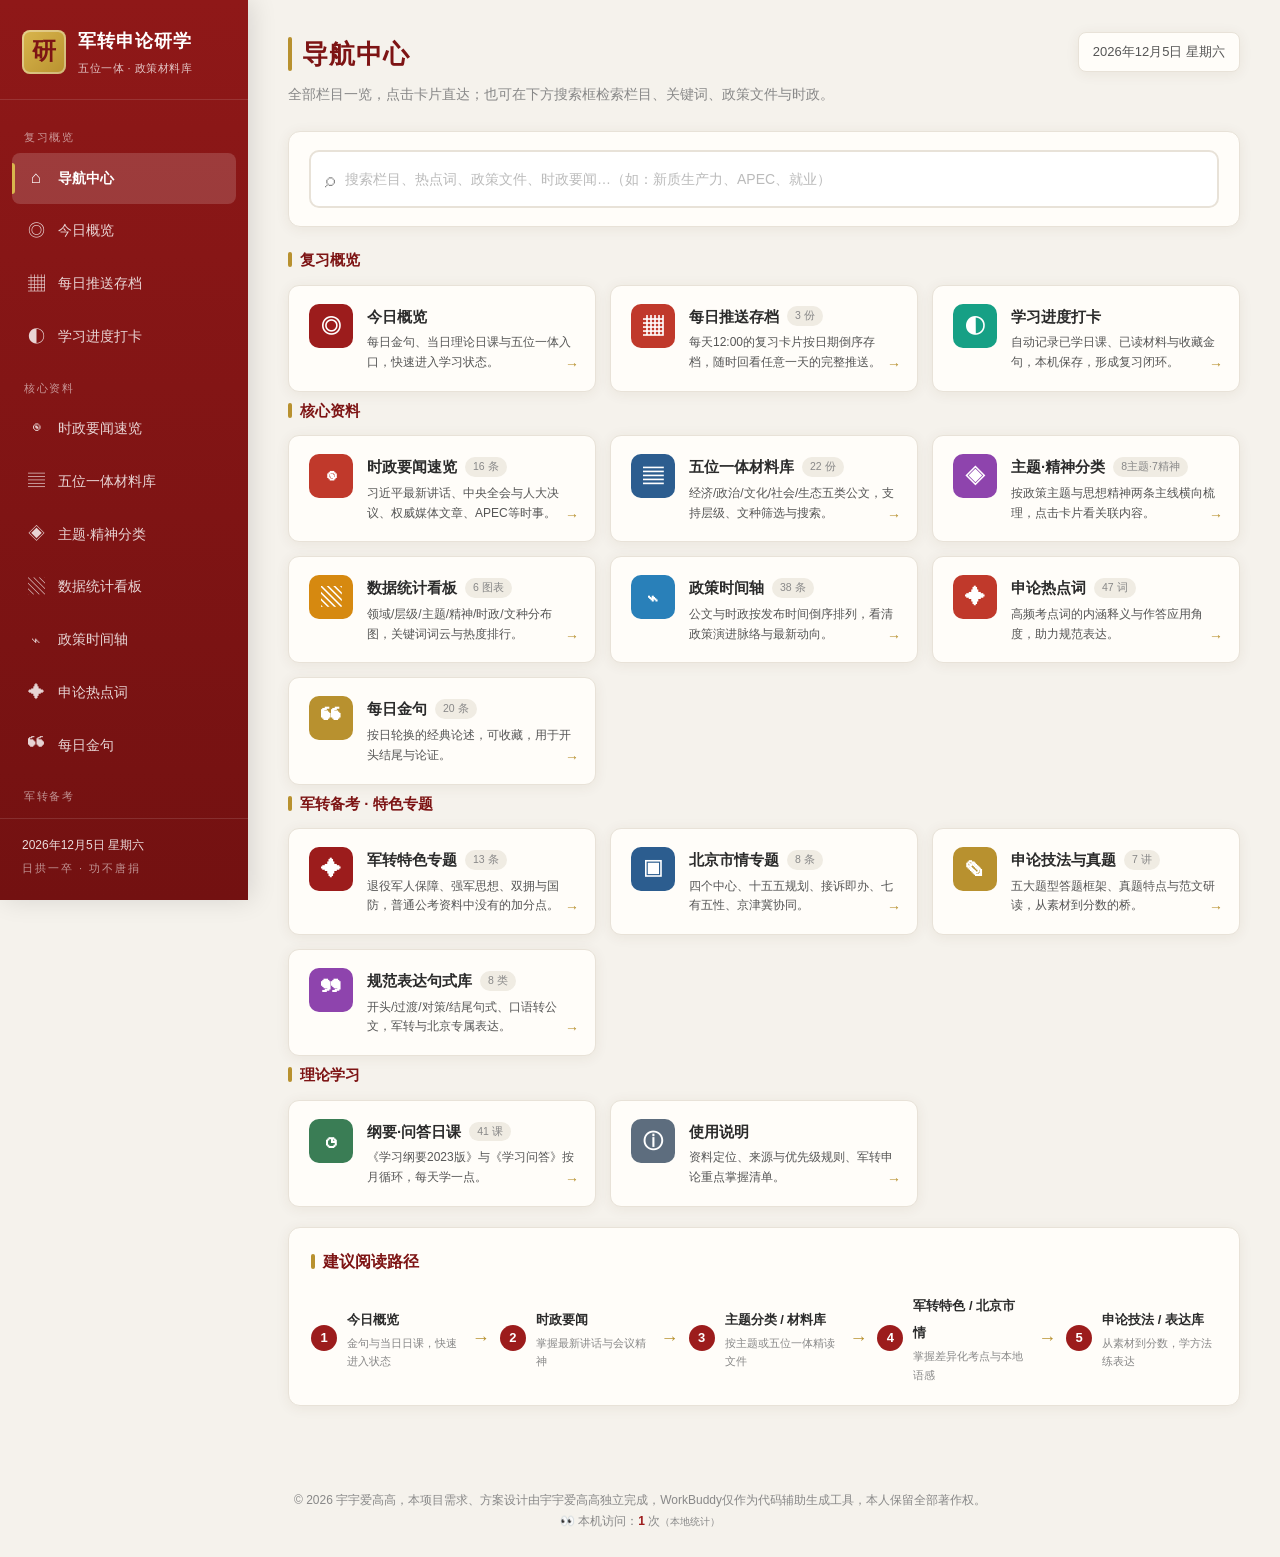
==== index.html @ 4954077d "部署军转申论网站 2026-11-20" ====
<!DOCTYPE html>
<!-- 作者：宇宇爱高高，创建时间：2026-11-19，自主设计，AI辅助编码 -->
<html lang="zh-CN">
<head>
<meta charset="UTF-8">
<meta name="viewport" content="width=device-width, initial-scale=1.0">
<meta name="author" content="宇宇爱高高">
<meta name="copyright" content="© 2026 宇宇爱高高">
<meta name="generator" content="WorkBuddy，需求与设计由宇宇爱高高完成">
<title>军转申论研学 · 五位一体政策材料库</title>
<link rel="stylesheet" href="style.css">
</head>
<body>
<div class="app">

  <!-- ============ 侧边栏 ============ -->
  <aside class="sidebar" id="sidebar">
    <div class="brand">
      <div class="brand-emblem">研</div>
      <div class="brand-text">
        <h1>军转申论研学</h1>
        <p>五位一体 · 政策材料库</p>
      </div>
      <button class="nav-close" id="navClose" aria-label="关闭导航">✕</button>
    </div>

    <nav class="nav">
      <div class="nav-group-label">复习概览</div>
      <a class="nav-item active" data-view="nav">
        <span class="nav-icon">⌂</span><span>导航中心</span>
      </a>
      <a class="nav-item" data-view="home">
        <span class="nav-icon">◎</span><span>今日概览</span>
      </a>
      <a class="nav-item" data-view="push">
        <span class="nav-icon">▦</span><span>每日推送存档</span>
      </a>
      <a class="nav-item" data-view="progress">
        <span class="nav-icon">◐</span><span>学习进度打卡</span>
      </a>

      <div class="nav-group-label">核心资料</div>
      <a class="nav-item" data-view="affairs">
        <span class="nav-icon">◉</span><span>时政要闻速览</span>
      </a>
      <a class="nav-item" data-view="library">
        <span class="nav-icon">▤</span><span>五位一体材料库</span>
      </a>
      <a class="nav-item" data-view="topics">
        <span class="nav-icon">◈</span><span>主题·精神分类</span>
      </a>
      <a class="nav-item" data-view="stats">
        <span class="nav-icon">▧</span><span>数据统计看板</span>
      </a>
      <a class="nav-item" data-view="timeline">
        <span class="nav-icon">⌁</span><span>政策时间轴</span>
      </a>
      <a class="nav-item" data-view="hotwords">
        <span class="nav-icon">✦</span><span>申论热点词</span>
      </a>
      <a class="nav-item" data-view="quotes">
        <span class="nav-icon">❝</span><span>每日金句</span>
      </a>

      <div class="nav-group-label">军转备考</div>
      <a class="nav-item" data-view="mil">
        <span class="nav-icon">✦</span><span>军转特色专题</span>
      </a>
      <a class="nav-item" data-view="bj">
        <span class="nav-icon">▣</span><span>北京市情专题</span>
      </a>
      <a class="nav-item" data-view="skills">
        <span class="nav-icon">✎</span><span>申论技法与真题</span>
      </a>
      <a class="nav-item" data-view="express">
        <span class="nav-icon">❞</span><span>规范表达句式库</span>
      </a>

      <div class="nav-group-label">理论学习</div>
      <a class="nav-item" data-view="study">
        <span class="nav-icon">◷</span><span>纲要·问答 日课</span>
      </a>
      <a class="nav-item" data-view="about">
        <span class="nav-icon">ⓘ</span><span>使用说明</span>
      </a>
    </nav>

    <div class="sidebar-foot">
      <div class="side-date" id="sideDate"></div>
      <div class="side-tip">日拱一卒 · 功不唐捐</div>
    </div>
  </aside>

  <!-- ============ 移动端顶栏 ============ -->
  <header class="mobile-topbar">
    <div class="brand-emblem small">研</div>
    <div class="mt-title" id="mtTitle">军转申论研学</div>
    <button class="menu-btn" id="menuBtn" aria-label="打开导航菜单">☰</button>
  </header>

  <!-- ============ 主内容 ============ -->
  <main class="main">

    <!-- 返回上层面包屑（导航中心页自动隐藏） -->
    <div class="crumb-bar" id="crumbBar">
      <button class="crumb-back" id="crumbBack" title="返回导航中心">← 返回导航中心</button>
      <span class="crumb-sep">/</span>
      <span class="crumb-current" id="crumbCurrent">当前栏目</span>
    </div>

    <!-- ---------- 导航中心 ---------- -->
    <section class="view active" id="view-nav">
      <div class="page-head">
        <div>
          <h2 class="page-title">导航中心</h2>
          <p class="page-sub">全部栏目一览，点击卡片直达；也可在下方搜索框检索栏目、关键词、政策文件与时政。</p>
        </div>
        <div class="date-chip" id="navDateChip"></div>
      </div>

      <!-- 全站搜索 -->
      <div class="panel nav-search-panel">
        <div class="nav-search-box">
          <span class="ns-ico">⌕</span>
          <input type="text" id="globalSearch" placeholder="搜索栏目、热点词、政策文件、时政要闻…（如：新质生产力、APEC、就业）" autocomplete="off">
          <button class="ns-clear" id="nsClear" title="清空">✕</button>
        </div>
        <div class="nav-search-results" id="globalSearchResults"></div>
      </div>

      <!-- 栏目导航 -->
      <div class="nav-group-block">
        <div class="ngb-hd"><h3>复习概览</h3></div>
        <div class="nav-card-grid" id="navGroup1"></div>
      </div>
      <div class="nav-group-block mt">
        <div class="ngb-hd"><h3>核心资料</h3></div>
        <div class="nav-card-grid" id="navGroup2"></div>
      </div>
      <div class="nav-group-block mt">
        <div class="ngb-hd"><h3>军转备考 · 特色专题</h3></div>
        <div class="nav-card-grid" id="navGroup4"></div>
      </div>
      <div class="nav-group-block mt">
        <div class="ngb-hd"><h3>理论学习</h3></div>
        <div class="nav-card-grid" id="navGroup3"></div>
      </div>

      <div class="panel mt nav-guide">
        <div class="panel-head"><h3>建议阅读路径</h3></div>
        <div class="guide-flow">
          <div class="guide-step"><span class="gs-num">1</span><div><b>今日概览</b><p>金句与当日日课，快速进入状态</p></div></div>
          <span class="guide-arrow">→</span>
          <div class="guide-step"><span class="gs-num">2</span><div><b>时政要闻</b><p>掌握最新讲话与会议精神</p></div></div>
          <span class="guide-arrow">→</span>
          <div class="guide-step"><span class="gs-num">3</span><div><b>主题分类 / 材料库</b><p>按主题或五位一体精读文件</p></div></div>
          <span class="guide-arrow">→</span>
          <div class="guide-step"><span class="gs-num">4</span><div><b>军转特色 / 北京市情</b><p>掌握差异化考点与本地语感</p></div></div>
          <span class="guide-arrow">→</span>
          <div class="guide-step"><span class="gs-num">5</span><div><b>申论技法 / 表达库</b><p>从素材到分数，学方法练表达</p></div></div>
        </div>
      </div>
    </section>

    <!-- ---------- 今日概览 ---------- -->
    <section class="view" id="view-home">
      <div class="page-head">
        <div>
          <h2 class="page-title">今日概览</h2>
          <p class="page-sub" id="homeGreeting">欢迎回来，今天也离目标更近一步。</p>
        </div>
        <div class="date-chip" id="homeDateChip"></div>
      </div>

      <div class="stat-row">
        <div class="stat-card">
          <div class="stat-num" id="statMaterial">0</div>
          <div class="stat-label">在库政策文件</div>
        </div>
        <div class="stat-card">
          <div class="stat-num" id="statQuote">0</div>
          <div class="stat-label">金句储备</div>
        </div>
        <div class="stat-card">
          <div class="stat-num" id="statWord">0</div>
          <div class="stat-label">申论热点词</div>
        </div>
        <div class="stat-card accent">
          <div class="stat-num" id="statDay">0</div>
          <div class="stat-label">本月已坚持(天)</div>
        </div>
      </div>

      <div class="home-grid">
        <!-- 今日金句 -->
        <div class="panel quote-hero">
          <div class="panel-head">
            <h3>今日金句</h3>
            <button class="text-btn" id="homeQuoteRefresh">换一条 ↻</button>
          </div>
          <div class="quote-mark">“</div>
          <blockquote class="quote-text" id="homeQuoteText"></blockquote>
          <div class="quote-source" id="homeQuoteSource"></div>
          <div class="quote-use" id="homeQuoteUse"></div>
        </div>

        <!-- 今日学习任务 -->
        <div class="panel">
          <div class="panel-head">
            <h3>今日理论日课</h3>
            <a class="text-btn" data-goto="study">查看全部 →</a>
          </div>
          <div class="daily-mini">
            <div class="dm-tag">纲要 2023版</div>
            <div class="dm-title" id="homeOutlineTitle"></div>
            <div class="dm-desc" id="homeOutlineDesc"></div>
          </div>
          <div class="daily-mini">
            <div class="dm-tag blue">学习问答</div>
            <div class="dm-title" id="homeQATitle"></div>
            <div class="dm-desc" id="homeQADesc"></div>
          </div>
          <button class="btn-primary full" data-goto="study">开始今日学习</button>
        </div>
      </div>

      <!-- 时政速览 -->
      <div class="panel mt">
        <div class="panel-head">
          <h3>时政要闻速览</h3>
          <a class="text-btn" data-goto="affairs">查看全部 →</a>
        </div>
        <div class="affairs-mini-list" id="homeAffairs"></div>
      </div>

      <!-- 五位一体概览 -->
      <div class="panel mt">
        <div class="panel-head">
          <h3>五位一体总体布局</h3>
          <a class="text-btn" data-goto="library">进入材料库 →</a>
        </div>
        <div class="five-grid" id="fiveOverview"></div>
      </div>
    </section>

    <!-- ---------- 每日推送存档 ---------- -->
    <section class="view" id="view-push">
      <div class="page-head">
        <div>
          <h2 class="page-title">每日推送存档</h2>
          <p class="page-sub">每天中午 12:00 自动生成的复习卡片，按日期倒序存档。点击即可查看当天完整推送（金句、日课、时政、全量公文、热点词）。</p>
        </div>
      </div>

      <div class="notice-bar">
        <span class="notice-ico">i</span>
        <span>存档<b>每日自动累积</b>，打开当天推送即回到那一日的复习内容；金句与日课按日期轮换，可回顾任意历史日期。每份推送<b>无需单独保存</b>，点开链接即可阅读。</span>
      </div>

      <div class="result-meta" id="pushMeta"></div>
      <div class="push-archive-list" id="pushArchiveList"></div>
    </section>

    <!-- ---------- 时政要闻 ---------- -->
    <section class="view" id="view-affairs">
      <div class="page-head">
        <div>
          <h2 class="page-title">时政要闻速览</h2>
          <p class="page-sub">习近平最新讲话、中央全会与全国人大会议决议、《求是》等权威媒体文章、APEC等国内时事，按时间与层级梳理。</p>
        </div>
      </div>

      <div class="notice-bar">
        <span class="notice-ico">i</span>
        <span>本栏目补充<b>公文之外</b>的最新时政：最新讲话与会议决议为最高优先级；<b>《求是》、人民日报、青年网</b>等权威媒体文章用作话题与思想归纳；<b>APEC</b> 等重大时事作为时代背景。每条均附原文链接。</span>
      </div>

      <div class="word-filter" id="affairsFilter"></div>
      <div class="result-meta" id="affairsMeta"></div>
      <div class="affairs-list" id="affairsList"></div>
    </section>

    <!-- ---------- 材料库 ---------- -->
    <section class="view" id="view-library">
      <div class="page-head">
        <div>
          <h2 class="page-title">五位一体材料库</h2>
          <p class="page-sub">全部为2026年6月以后中央及省级以上政府官网公文；按层级自动标记优先级，最上级文件优先呈现。</p>
        </div>
      </div>

      <div class="notice-bar">
        <span class="notice-ico">i</span>
        <span>优先级规则：<b>中共中央/国务院（一级）</b> &gt; 中央部委（二级） &gt; 省级政府（三级） &gt; 权威媒体话题（参考）。经济、社会领域全量推送，其余领域以中央发布为主。</span>
      </div>

      <!-- 领域标签 -->
      <div class="domain-tabs" id="domainTabs"></div>

      <!-- 筛选栏 -->
      <div class="filter-bar">
        <div class="search-box">
          <span>⌕</span>
          <input type="text" id="searchInput" placeholder="搜索标题、发文机关、关键词…">
        </div>
        <select id="levelFilter" aria-label="来源层级">
          <option value="all">全部层级</option>
          <option value="1">中央（中共中央/国务院）</option>
          <option value="2">中央部委</option>
          <option value="3">省级政府</option>
          <option value="4">权威媒体话题</option>
        </select>
        <select id="typeFilter" aria-label="公文类型">
          <option value="all">全部文种</option>
          <option value="意见">意见</option>
          <option value="指导意见">指导意见</option>
          <option value="通知">通知</option>
          <option value="办法">办法</option>
          <option value="条例">条例</option>
          <option value="批复">批复</option>
          <option value="方案">方案</option>
          <option value="决定">决定</option>
          <option value="规划纲要">规划纲要</option>
          <option value="实施意见">实施意见</option>
        </select>
        <label class="sort-toggle">
          <input type="checkbox" id="prioritySort" checked>
          <span>按优先级排序</span>
        </label>
      </div>

      <div class="result-meta" id="resultMeta"></div>
      <div class="material-list" id="materialList"></div>
    </section>

    <!-- ---------- 主题·精神分类 ---------- -->
    <section class="view" id="view-topics">
      <div class="page-head">
        <div>
          <h2 class="page-title">主题 · 精神分类</h2>
          <p class="page-sub">跳出五位一体，按政策主题与思想精神两条主线重新梳理材料与时政，点击卡片查看对应内容。</p>
        </div>
      </div>

      <div class="notice-bar">
        <span class="notice-ico">i</span>
        <span><b>主题</b>是横向政策议题（如科技创新、民生保障），可跨经济/社会等领域；<b>精神</b>是贯穿其中的立场与方法（人民至上、守正创新、系统观念、问题导向、法治思维、胸怀天下、敢于斗争）。一份材料可兼具多个标签。</span>
      </div>

      <div class="topic-block">
        <div class="topic-block-hd"><h3>按政策主题</h3><span class="muted">点击查看该主题下的材料与时政</span></div>
        <div class="theme-grid" id="themeGrid"></div>
      </div>

      <div class="topic-block mt">
        <div class="topic-block-hd"><h3>按思想精神</h3><span class="muted">习近平新时代中国特色社会主义思想的立场观点方法</span></div>
        <div class="spirit-grid" id="spiritGrid"></div>
      </div>

      <div class="panel mt" id="topicDetailPanel" style="display:none">
        <div class="panel-head">
          <h3 id="topicDetailTitle">分类详情</h3>
          <button class="text-btn" id="topicDetailClose">收起 ✕</button>
        </div>
        <div class="topic-detail-list" id="topicDetailList"></div>
      </div>
    </section>

    <!-- ---------- 数据统计看板 ---------- -->
    <section class="view" id="view-stats">
      <div class="page-head">
        <div>
          <h2 class="page-title">数据统计看板</h2>
          <p class="page-sub">用图表直观掌握材料结构、时政分布与关键词热度，辅助把握复习重点。</p>
        </div>
      </div>

      <div class="stat-cards" id="statCards"></div>

      <div class="chart-grid">
        <div class="panel chart-panel">
          <div class="panel-head"><h3>五位一体 · 材料分布</h3></div>
          <div id="chartDomain" class="chart-box"></div>
        </div>
        <div class="panel chart-panel">
          <div class="panel-head"><h3>来源层级 · 优先级结构</h3></div>
          <div id="chartLevel" class="chart-box"></div>
        </div>
        <div class="panel chart-panel">
          <div class="panel-head"><h3>政策主题 · 覆盖热度</h3></div>
          <div id="chartTheme" class="chart-box"></div>
        </div>
        <div class="panel chart-panel">
          <div class="panel-head"><h3>思想精神 · 出现频次</h3></div>
          <div id="chartSpirit" class="chart-box"></div>
        </div>
        <div class="panel chart-panel">
          <div class="panel-head"><h3>时政要闻 · 分类占比</h3></div>
          <div id="chartAffair" class="chart-box"></div>
        </div>
        <div class="panel chart-panel">
          <div class="panel-head"><h3>文种结构 · 公文类型</h3></div>
          <div id="chartType" class="chart-box"></div>
        </div>
      </div>

      <div class="panel mt">
        <div class="panel-head"><h3>关键词热度词云</h3><span class="muted">字号越大表示该词在备考中的权重越高</span></div>
        <div id="wordCloud" class="word-cloud"></div>
      </div>

      <div class="panel mt">
        <div class="panel-head"><h3>高频关键词排行 TOP 15</h3></div>
        <div id="wordRank" class="word-rank"></div>
      </div>
    </section>

    <!-- ---------- 热点词 ---------- -->
    <section class="view" id="view-hotwords">
      <div class="page-head">
        <div>
          <h2 class="page-title">申论热点词</h2>
          <p class="page-sub">共 <b id="wordTotalCount">—</b> 个高频考点词汇，含内涵释义与作答应用角度，助力规范表达；热度权重见"数据统计看板"。</p>
        </div>
      </div>
      <div class="word-filter" id="wordFilter"></div>
      <div class="word-grid" id="wordGrid"></div>
    </section>

    <!-- ---------- 每日金句 ---------- -->
    <section class="view" id="view-quotes">
      <div class="page-head">
        <div>
          <h2 class="page-title">每日金句</h2>
          <p class="page-sub">按日轮换的经典论述，可标注收藏，作为申论开头结尾与论证素材。</p>
        </div>
        <button class="btn-primary" id="quoteRefresh">换一条 ↻</button>
      </div>
      <div class="quote-display panel">
        <div class="quote-mark big">“</div>
        <blockquote id="bigQuoteText"></blockquote>
        <div class="quote-source" id="bigQuoteSource"></div>
        <div class="quote-use" id="bigQuoteUse"></div>
        <button class="btn-ghost" id="favQuote">☆ 收藏本句</button>
      </div>
      <div class="panel mt">
        <div class="panel-head">
          <h3>金句库</h3>
          <span class="muted" id="favCount"></span>
        </div>
        <div class="quote-library" id="quoteLibrary"></div>
      </div>
    </section>

    <!-- ---------- 理论学习日课 ---------- -->
    <section class="view" id="view-study">
      <div class="page-head">
        <div>
          <h2 class="page-title">纲要 · 问答 日课</h2>
          <p class="page-sub">《习近平新时代中国特色社会主义思想学习纲要（2023年版）》与《学习问答》按月循环、每天学一点。</p>
        </div>
        <div class="study-switch" id="studySwitch">
          <button class="sw-btn active" data-tab="outline">学习纲要 2023版</button>
          <button class="sw-btn" data-tab="qa">学习问答</button>
        </div>
      </div>

      <div class="study-layout">
        <div class="panel study-content">
          <div class="study-day-bar">
            <div>
              <span class="sd-label">本月第</span>
              <span class="sd-num" id="studyDayNum">1</span>
              <span class="sd-label">天 / 每月循环</span>
            </div>
            <div class="study-nav">
              <button class="circle-btn" id="prevDay">‹</button>
              <button class="circle-btn" id="nextDay">›</button>
            </div>
          </div>
          <div class="study-card">
            <div class="study-badge" id="studyBadge">第一章</div>
            <h3 id="studyTitle"></h3>
            <div class="study-body" id="studyBody"></div>
            <div class="study-points" id="studyPoints"></div>
            <button class="study-done-btn" id="studyDoneBtn">○ 标记本课已学</button>
          </div>
        </div>

        <div class="panel calendar-panel">
          <div class="panel-head"><h3 id="calTitle">本月学习日历</h3></div>
          <div class="calendar" id="calendar"></div>
          <div class="cal-legend">
            <span><i class="dot done"></i>已学</span>
            <span><i class="dot today"></i>今日</span>
            <span><i class="dot future"></i>未学</span>
          </div>
          <p class="cal-note">提示：点击日历中的日期可切换查看当日学习内容。</p>
        </div>
      </div>
    </section>

    <!-- ---------- 军转特色专题 ---------- -->
    <section class="view" id="view-mil">
      <div class="page-head">
        <div>
          <h2 class="page-title">军转特色专题</h2>
          <p class="page-sub">军转申论差异化考点：退役军人保障、强军思想、双拥与国防，普通公考资料中没有的加分内容。</p>
        </div>
      </div>
      <div class="panel"><div class="special-intro">本专题聚焦军人身份、安置政策与国防军队主题。军转申论材料若涉及军人、安置、国防，这些是拉开差距的关键，请重点掌握 <b>退役军人安置条例</b> 与 <b>强军思想"十个明确"</b>。</div></div>
      <div class="panel mt" id="milList"></div>
    </section>

    <!-- ---------- 北京市情专题 ---------- -->
    <section class="view" id="view-bj">
      <div class="page-head">
        <div>
          <h2 class="page-title">北京市情专题</h2>
          <p class="page-sub">首都"四个中心"、京津冀协同、接诉即办、"七有五性"——北京军转申论的地域底色。</p>
        </div>
      </div>
      <div class="panel"><div class="special-intro">北京考试地域性强，用本地案例与规范表达作答能显著提升辨识度。核心记忆点：<b>四个中心、四个服务、都产人城安全、接诉即办、七有五性、绣花功夫</b>。</div></div>
      <div class="panel mt" id="bjList"></div>
    </section>

    <!-- ---------- 申论技法与真题 ---------- -->
    <section class="view" id="view-skills">
      <div class="page-head">
        <div>
          <h2 class="page-title">申论技法与真题</h2>
          <p class="page-sub">五大题型答题框架 ＋ 真题特点与范文研读，把素材转化为分数的桥。</p>
        </div>
      </div>
      <div class="panel"><div class="special-intro">资料库解决了"写什么"，本栏目解决"怎么写"。建议按题型逐个掌握框架，再用范文拆解练习迁移。示例题例依据公开考情整理，为仿真题例而非历年原题。</div></div>
      <div class="panel mt" id="skillsList"></div>
    </section>

    <!-- ---------- 规范表达句式库 ---------- -->
    <section class="view" id="view-express">
      <div class="page-head">
        <div>
          <h2 class="page-title">规范表达句式库</h2>
          <p class="page-sub">开头、过渡、对策、结尾的规范句式，口语转公文表达，以及军转与北京专属表达。</p>
        </div>
      </div>
      <div class="panel"><div class="special-intro">申论语言的核心是<b>去口语化、用规范词</b>。本栏目按场景分类，可直接套用的句式与替换词，建议结合金句与热点词一起记忆。</div></div>
      <div class="panel mt" id="expressList"></div>
    </section>

    <!-- ---------- 政策时间轴 ---------- -->
    <section class="view" id="view-timeline">
      <div class="page-head">
        <div>
          <h2 class="page-title">政策时间轴</h2>
          <p class="page-sub">公文与时政按发布时间倒序排列，看清政策演进脉络与最新动向。</p>
        </div>
      </div>
      <div class="panel"><div class="special-intro">时间轴将 <b>20份公文</b> 与 <b>16条时政</b> 合并按日期排列。越靠上越新，便于把握"最新精神"与政策延续性。</div></div>
      <div class="panel mt" id="timelineList"></div>
    </section>

    <!-- ---------- 学习进度打卡 ---------- -->
    <section class="view" id="view-progress">
      <div class="page-head">
        <div>
          <h2 class="page-title">学习进度打卡</h2>
          <p class="page-sub">已学日课、已读材料、收藏金句自动记录，形成复习闭环。</p>
        </div>
      </div>
      <div class="panel"><div class="special-intro">进度保存在本机浏览器中（localStorage），刷新或离线打开都不丢失。在日课、材料、金句页面点击"已学/标记已读/收藏"，进度会自动同步到这里。</div></div>
      <div class="panel mt" id="progressPanel"></div>
    </section>

    <!-- ---------- 使用说明 ---------- -->
    <section class="view" id="view-about">
      <div class="page-head">
        <div>
          <h2 class="page-title">使用说明</h2>
          <p class="page-sub">关于本资料库的定位、来源与使用方法。</p>
        </div>
      </div>
      <div class="panel about-panel">
        <h3>一、资料定位</h3>
        <p>本网页面向北京军转干部申论考核复习，围绕"五位一体"总体布局整理政策材料与理论学习内容，辅助理解政策精神、积累规范表达、提升作答能力。</p>

        <h3>二、材料来源与优先级</h3>
        <p>政策材料取自<b>中国政府网（www.gov.cn）</b>、教育部等中央及省级以上政府官方网站，全部为<b>2026年6月以后</b>发布的公文，文种含<b>意见、指导意见、通知、办法、条例、批复、方案</b>等；热点词由本批公文归纳而来。非公文类的《求是》、旗帜网等权威媒体文章仅作话题与金句参考，不计入公文。系统按来源层级标注优先级，<b>最上级文件为最优先</b>，每份材料均附官方原文链接，建议结合原文深读。</p>

        <h3>三、栏目说明</h3>
        <ul>
          <li><b>今日概览</b>：每日金句、当日理论日课、时政速览与五位一体入口。</li>
          <li><b>时政要闻速览</b>：分"最新讲话 / 会议决议 / 权威媒体 / 时事热点"四类，收录习近平最新讲话、二十届四中/五中全会公报、十四届全国人大四次会议决议、《求是》文章，以及 APEC、进博会等重大时事。</li>
          <li><b>五位一体材料库</b>：按经济、政治、文化、社会、生态分类，支持按层级、文种筛选与关键词搜索；经济、社会领域全量推送。</li>
          <li><b>主题·精神分类</b>：按8类政策主题与7类思想精神横向梳理材料与时政，一份内容可多标签。</li>
          <li><b>数据统计看板</b>：材料领域/层级/文种、主题/精神覆盖、时政占比的图表，以及关键词词云与热度排行。</li>
          <li><b>申论热点词</b>：高频词汇的内涵与应用角度（含扩充词库，热度权重见统计看板）。</li>
          <li><b>每日金句</b>：按日轮换并可收藏的重要论述。</li>
          <li><b>政策时间轴</b>：公文与时政合并按日期倒序排列，看清政策演进与最新动向。</li>
          <li><b>学习进度打卡</b>：自动记录已学日课、已读材料与收藏金句，本机保存、形成闭环。</li>
          <li><b>军转特色专题</b>：退役军人保障法、安置条例、强军思想、双拥与国防——差异化加分点。</li>
          <li><b>北京市情专题</b>：四个中心、十五五规划、接诉即办、七有五性、京津冀协同——本地化语感。</li>
          <li><b>申论技法与真题</b>：五大题型答题框架、真题特点与范文研读。</li>
          <li><b>规范表达句式库</b>：开头/过渡/对策/结尾句式、口语转公文，及军转与北京专属表达。</li>
          <li><b>纲要·问答日课</b>：《学习纲要（2023年版）》《学习问答》以月为单位循环，每天学一点，配套学习日历。</li>
        </ul>

        <h3>四、军转申论建议重点掌握的"四梁八柱"</h3>
        <p>结合北京军转干部考核特点，建议优先吃透以下文件，做到"框架能背、金句能用、观点能引"：</p>
        <ul>
          <li><b>理论中枢</b>：习近平新时代中国特色社会主义思想（《学习纲要2023版》《学习问答》），党的二十大报告。</li>
          <li><b>规划纲领</b>：二十届四中全会《"十五五"规划建议》、十四届全国人大四次会议《"十五五"规划纲要》与《政府工作报告》决议。</li>
          <li><b>最新精神</b>：二十届五中全会公报及《全面从严治党决定》、中央经济工作会议精神、《求是》年度重点文章。</li>
          <li><b>五位一体专项</b>：新质生产力、科技创新与产业融合、就业优先、乡村全面振兴、美丽中国、民生保障等中央意见。</li>
          <li><b>军转特色</b>：国防和军队现代化、退役军人保障法、军民融合、双拥工作等（作答涉及身份与岗位时尤为加分）。</li>
          <li><b>时事热点</b>：APEC 深圳会议、进博会、"一带一路"、新质生产力、人工智能+、全国统一大市场等年度热词。</li>
        </ul>

        <h3>五、学习建议</h3>
        <p>建议每日先完成"理论日课"，再浏览当日金句与时政速览，结合热点词巩固表达，最后精读目标领域的中央文件要点。申论作答注重"政策语言 + 材料分析 + 结合实际"，本库内容可作为语言储备与观点支撑。</p>

        <div class="about-disclaimer">
          本资料为个人复习整理，内容依据公开权威来源归纳，如与原文表述有出入，以官方发布原文为准。
        </div>
      </div>
    </section>

  </main>
</div>

<!-- 移动端遮罩 -->
<div class="overlay" id="overlay"></div>

<!-- 返回顶部 -->
<button class="back-top" id="backTop" title="返回顶部" aria-label="返回顶部">↑</button>

<footer style="text-align:center;padding:24px 16px;font-size:12px;color:#888;line-height:1.8">© 2026 宇宇爱高高，本项目需求、方案设计由宇宇爱高高独立完成，WorkBuddy仅作为代码辅助生成工具，本人保留全部著作权。<br><span>👀 本机访问：<b id="hitCount" style="color:#9c1c1c">—</b> 次<span style="font-size:10px">（本地统计）</span></span></footer>

<script src="data.js"></script>
<script src="push_archive.js"></script>
<script src="app.js"></script>
</body>
</html>
---- style.css ----
/* ===== 基础变量 ===== */
:root{
  --red:#9c1c1c;
  --red-deep:#7d1414;
  --red-soft:#c0392b;
  --gold:#b8912f;
  --gold-soft:#d9b64d;
  --ink:#2b2b2b;
  --ink-2:#555;
  --ink-3:#888;
  --line:#e8e2d8;
  --bg:#f5f2ec;
  --card:#fffdf9;
  --blue:#2c5d8f;
  --green:#3a7d55;
  --shadow:0 2px 14px rgba(90,60,30,.07);
  --shadow-hover:0 8px 26px rgba(90,60,30,.13);
}
*{box-sizing:border-box;margin:0;padding:0}
html,body{height:100%}
body{
  font-family:"PingFang SC","Microsoft YaHei","Hiragino Sans GB","Noto Sans CJK SC",sans-serif;
  background:var(--bg);color:var(--ink);line-height:1.7;
  -webkit-font-smoothing:antialiased;
}
a{color:inherit;text-decoration:none;cursor:pointer}
button,input,select{font-family:inherit}
::-webkit-scrollbar{width:8px;height:8px}
::-webkit-scrollbar-thumb{background:#cfc7b8;border-radius:8px}
::-webkit-scrollbar-track{background:transparent}

.app{display:flex;min-height:100vh}

/* ===== 侧边栏 ===== */
.sidebar{
  width:248px;flex-shrink:0;background:linear-gradient(180deg,#8f1818 0%,#731111 100%);
  color:#fff;display:flex;flex-direction:column;position:sticky;top:0;height:100vh;
  box-shadow:4px 0 24px rgba(0,0,0,.12);z-index:30;
}
.brand{display:flex;align-items:center;gap:12px;padding:26px 22px 22px;border-bottom:1px solid rgba(255,255,255,.12)}
.brand-emblem{
  width:44px;height:44px;flex-shrink:0;border-radius:8px;
  background:linear-gradient(135deg,var(--gold-soft),var(--gold));
  color:#7d1414;font-size:24px;font-weight:800;
  display:flex;align-items:center;justify-content:center;
  box-shadow:inset 0 0 0 2px rgba(255,255,255,.35);
}
.brand-emblem.small{width:34px;height:34px;font-size:18px}
.brand-text h1{font-size:18px;letter-spacing:1px;font-weight:700}
.brand-text p{font-size:11px;opacity:.75;letter-spacing:.5px;margin-top:2px}
.nav-close{display:none;margin-left:auto;flex-shrink:0;width:34px;height:34px;border:none;border-radius:8px;background:rgba(255,255,255,.14);color:#fff;font-size:22px;line-height:1;cursor:pointer;align-items:center;justify-content:center}
.nav-close:active{background:rgba(255,255,255,.3)}
.nav{padding:14px 12px;flex:1;overflow-y:auto}
.nav-group-label{font-size:11px;opacity:.55;letter-spacing:1.5px;padding:14px 12px 6px}
.nav-item{
  display:flex;align-items:center;gap:12px;padding:11px 14px;border-radius:8px;
  font-size:14px;color:rgba(255,255,255,.82);margin-bottom:2px;transition:.18s;
}
.nav-item:hover{background:rgba(255,255,255,.1);color:#fff}
.nav-item.active{background:rgba(255,255,255,.16);color:#fff;font-weight:600;position:relative}
.nav-item.active::before{content:"";position:absolute;left:0;top:20%;height:60%;width:3px;background:var(--gold-soft);border-radius:0 3px 3px 0}
.nav-icon{font-size:17px;width:20px;text-align:center}
.sidebar-foot{padding:16px 22px 22px;border-top:1px solid rgba(255,255,255,.12);font-size:12px}
.side-date{opacity:.85;margin-bottom:4px}
.side-tip{font-size:11px;opacity:.55;letter-spacing:2px}

/* ===== 移动端顶栏 ===== */
.mobile-topbar{display:none}

/* ===== 主内容 ===== */
.main{flex:1;min-width:0;padding:32px 40px 60px;max-width:1500px;margin:0 auto;width:100%}
.view{display:none;animation:fade .3s ease}
.view.active{display:block}
@keyframes fade{from{opacity:0;transform:translateY(6px)}to{opacity:1;transform:none}}

.page-head{display:flex;align-items:flex-start;justify-content:space-between;gap:20px;margin-bottom:24px;flex-wrap:wrap}
.page-title{font-size:26px;color:var(--red-deep);font-weight:700;letter-spacing:1px;position:relative;padding-left:14px}
.page-title::before{content:"";position:absolute;left:0;top:5px;bottom:5px;width:4px;background:var(--gold);border-radius:2px}
.page-sub{color:var(--ink-3);font-size:13.5px;margin-top:8px;max-width:820px}
.date-chip{background:var(--card);border:1px solid var(--line);border-radius:8px;padding:8px 14px;font-size:13px;color:var(--ink-2);box-shadow:var(--shadow)}

/* ===== 统计卡 ===== */
.stat-row{display:grid;grid-template-columns:repeat(4,1fr);gap:16px;margin-bottom:20px}
.stat-card{background:var(--card);border:1px solid var(--line);border-radius:12px;padding:18px 20px;box-shadow:var(--shadow);position:relative;overflow:hidden}
.stat-card::after{content:"";position:absolute;right:-10px;top:-10px;width:60px;height:60px;border-radius:50%;background:rgba(156,28,28,.04)}
.stat-card.accent{background:linear-gradient(135deg,#9c1c1c,#7d1414);border-color:transparent;color:#fff}
.stat-card.accent::after{background:rgba(255,255,255,.08)}
.stat-num{font-size:30px;font-weight:800;color:var(--red-deep);line-height:1.2}
.stat-card.accent .stat-num{color:#fff}
.stat-label{font-size:12.5px;color:var(--ink-3);margin-top:4px}
.stat-card.accent .stat-label{color:rgba(255,255,255,.8)}

/* ===== 面板 ===== */
.panel{background:var(--card);border:1px solid var(--line);border-radius:12px;padding:22px 24px;box-shadow:var(--shadow)}
.panel.mt{margin-top:20px}
.panel-head{display:flex;align-items:center;justify-content:space-between;margin-bottom:16px}
.panel-head h3{font-size:16px;color:var(--red-deep);font-weight:700;display:flex;align-items:center;gap:8px}
.panel-head h3::before{content:"";width:4px;height:15px;background:var(--gold);border-radius:2px}
.text-btn{color:var(--red);font-size:13px;border:none;background:none;cursor:pointer}
.text-btn:hover{text-decoration:underline}
.muted{color:var(--ink-3);font-size:13px}

.home-grid{display:grid;grid-template-columns:1.1fr 1fr;gap:20px}

/* ===== 金句hero ===== */
.quote-hero{position:relative;background:linear-gradient(135deg,#fffdf9,#fbf6ea)}
.quote-mark{font-size:64px;color:var(--gold-soft);line-height:.6;font-family:Georgia,serif;opacity:.5}
.quote-mark.big{font-size:90px}
.quote-text{font-size:17px;line-height:2;color:var(--ink);font-weight:500;margin:6px 0 14px}
.quote-source{font-size:12.5px;color:var(--red);margin-top:6px;padding-left:12px;border-left:2px solid var(--gold)}
.quote-use{font-size:12px;color:var(--ink-3);margin-top:10px;background:#f6efe0;padding:8px 12px;border-radius:6px;display:inline-block}

/* 今日任务小卡 */
.daily-mini{border-bottom:1px dashed var(--line);padding:12px 0}
.daily-mini:last-of-type{border-bottom:none}
.dm-tag{display:inline-block;font-size:11px;color:#fff;background:var(--red);padding:2px 9px;border-radius:4px;margin-bottom:6px}
.dm-tag.blue{background:var(--blue)}
.dm-title{font-size:14.5px;font-weight:600;color:var(--ink)}
.dm-desc{font-size:12.5px;color:var(--ink-3);margin-top:3px;line-height:1.6}
.btn-primary{background:var(--red);color:#fff;border:none;border-radius:8px;padding:10px 18px;font-size:13.5px;cursor:pointer;transition:.18s;font-weight:600}
.btn-primary:hover{background:var(--red-deep)}
.btn-primary.full{width:100%;margin-top:10px}
.btn-ghost{background:none;border:1px solid var(--gold);color:var(--gold);border-radius:6px;padding:7px 14px;font-size:12.5px;cursor:pointer;margin-top:14px}
.btn-ghost:hover{background:#faf4e4}

/* ===== 五位一体概览 ===== */
.five-grid{display:grid;grid-template-columns:repeat(5,1fr);gap:14px}
.five-card{border:1px solid var(--line);border-radius:10px;padding:16px 14px;text-align:center;cursor:pointer;transition:.2s;background:#fff}
.five-card:hover{transform:translateY(-3px);box-shadow:var(--shadow-hover);border-color:var(--gold)}
.five-icon{width:42px;height:42px;border-radius:50%;margin:0 auto 10px;display:flex;align-items:center;justify-content:center;font-size:20px;color:#fff}
.five-name{font-size:14px;font-weight:700;color:var(--ink)}
.five-count{font-size:12px;color:var(--ink-3);margin-top:4px}

/* ===== 通知条 ===== */
.notice-bar{display:flex;align-items:flex-start;gap:10px;background:#fbf4e6;border:1px solid #ead9b4;border-radius:8px;padding:12px 16px;font-size:12.8px;color:#7a5c22;margin-bottom:18px;line-height:1.7}
.notice-bar b{color:var(--red-deep)}
.notice-ico{flex-shrink:0;width:18px;height:18px;border-radius:50%;background:var(--gold);color:#fff;font-size:12px;display:flex;align-items:center;justify-content:center;font-weight:700;font-style:italic}

/* ===== 领域标签 ===== */
.domain-tabs{display:flex;gap:8px;flex-wrap:wrap;margin-bottom:16px}
.domain-tab{padding:8px 16px;border-radius:20px;border:1px solid var(--line);background:#fff;font-size:13px;cursor:pointer;transition:.18s;color:var(--ink-2)}
.domain-tab:hover{border-color:var(--gold)}
.domain-tab.active{background:var(--red);color:#fff;border-color:var(--red);font-weight:600}

/* ===== 筛选栏 ===== */
.filter-bar{display:flex;gap:12px;flex-wrap:wrap;align-items:center;margin-bottom:14px}
.search-box{display:flex;align-items:center;gap:8px;background:#fff;border:1px solid var(--line);border-radius:8px;padding:0 12px;flex:1;min-width:220px}
.search-box span{color:var(--ink-3);font-size:18px}
.search-box input{border:none;outline:none;padding:10px 0;font-size:13.5px;width:100%;background:transparent}
.filter-bar select{border:1px solid var(--line);border-radius:8px;padding:10px 12px;font-size:13px;background:#fff;color:var(--ink-2);cursor:pointer;outline:none}
.sort-toggle{display:flex;align-items:center;gap:6px;font-size:13px;color:var(--ink-2);cursor:pointer;white-space:nowrap}
.sort-toggle input{accent-color:var(--red);cursor:pointer}
.result-meta{font-size:12.5px;color:var(--ink-3);margin-bottom:12px}

/* ===== 每日推送存档 ===== */
.push-archive-list{display:flex;flex-direction:column;gap:12px}
.push-card{display:flex;align-items:center;gap:18px;background:var(--card);border:1px solid var(--line);border-radius:11px;padding:16px 20px;box-shadow:var(--shadow);text-decoration:none;color:inherit;transition:.2s;border-left:4px solid var(--gold)}
.push-card:hover{box-shadow:var(--shadow-hover);transform:translateY(-2px);border-color:var(--gold)}
.push-card.is-today{border-left-color:var(--red);background:linear-gradient(90deg,#fff7f6,#fff 40%)}
.pa-date{flex:0 0 64px;text-align:center;border-right:1px solid var(--line);padding-right:14px}
.pa-day{font-size:30px;font-weight:800;line-height:1;color:var(--red-deep)}
.pa-ym{font-size:11px;color:var(--ink-3);margin-top:5px;letter-spacing:.5px}
.pa-body{flex:1;min-width:0}
.pa-title{font-size:15px;font-weight:700;color:var(--ink-1);display:flex;align-items:center;gap:8px;flex-wrap:wrap}
.pa-desc{font-size:12.5px;color:var(--ink-3);margin-top:6px}
.pa-new,.pa-today{font-size:10.5px;font-weight:700;color:#fff;background:var(--gold);border-radius:4px;padding:2px 7px;letter-spacing:.5px}
.pa-today{background:var(--red)}
.pa-open{flex:0 0 auto;font-size:13px;font-weight:700;color:var(--red-deep);white-space:nowrap}
@media(max-width:600px){
  .push-card{gap:12px;padding:14px}
  .pa-date{flex-basis:52px;padding-right:10px}
  .pa-day{font-size:24px}
  .pa-open{font-size:12px}
}

/* ===== 材料卡片 ===== */
.material-list{display:flex;flex-direction:column;gap:14px}
.material-card{background:var(--card);border:1px solid var(--line);border-radius:10px;padding:18px 20px;box-shadow:var(--shadow);transition:.18s;position:relative;border-left:4px solid var(--gold)}
.material-card:hover{box-shadow:var(--shadow-hover);transform:translateX(2px)}
.material-card.lv1{border-left-color:var(--red)}
.material-card.lv2{border-left-color:var(--blue)}
.material-card.lv3{border-left-color:var(--green)}
.material-card.lv4{border-left-color:var(--gold)}
.mc-top{display:flex;align-items:center;gap:8px;flex-wrap:wrap;margin-bottom:8px}
.mc-badge{font-size:11px;padding:2px 9px;border-radius:4px;font-weight:600;color:#fff}
.mc-badge.lv1{background:var(--red)}
.mc-badge.lv2{background:var(--blue)}
.mc-badge.lv3{background:var(--green)}
.mc-badge.lv4{background:var(--gold)}
.mc-domain{font-size:11px;padding:2px 9px;border-radius:4px;background:#f0ece3;color:#7a6a4f}
.mc-type{font-size:11px;padding:2px 9px;border-radius:4px;background:#eef2f7;color:var(--blue)}
.mc-date{font-size:11.5px;color:var(--ink-3);margin-left:auto}
.mc-title{font-size:16px;font-weight:700;color:var(--ink);line-height:1.5;margin-bottom:6px}
.mc-org{font-size:12.5px;color:var(--ink-3);margin-bottom:10px}
.mc-org b{color:var(--red);font-weight:600}
.mc-points{background:#faf8f3;border-radius:7px;padding:10px 14px;font-size:12.8px;color:var(--ink-2);line-height:1.8}
.mc-points-head{color:var(--red-deep);font-weight:700;margin-bottom:4px;font-size:12px}
.mc-points ul{margin:0;padding-left:18px}
.mc-points li{margin-bottom:2px}
.mc-use{font-size:12px;color:#7a5c22;background:#fbf4e6;border-radius:6px;padding:7px 12px;margin-top:10px}
.mc-use b{color:var(--red)}
.mc-link{display:inline-block;margin-top:12px;font-size:12.5px;color:var(--blue);border:1px solid #c9d6e4;border-radius:6px;padding:5px 12px;transition:.18s}
.mc-link:hover{background:var(--blue);color:#fff;border-color:var(--blue)}
.mc-link.disabled{color:var(--ink-3);border-color:var(--line);pointer-events:none;background:#f7f5f0}

/* ===== 热点词 ===== */
.word-filter{display:flex;gap:8px;flex-wrap:wrap;margin-bottom:18px}
.word-grid{display:grid;grid-template-columns:repeat(3,1fr);gap:16px}
.word-card{background:var(--card);border:1px solid var(--line);border-radius:10px;padding:18px 20px;box-shadow:var(--shadow);transition:.2s}
.word-card:hover{box-shadow:var(--shadow-hover);transform:translateY(-2px)}
.word-name{font-size:17px;font-weight:700;color:var(--red-deep);margin-bottom:4px;display:flex;align-items:center;justify-content:space-between}
.word-cat{font-size:10.5px;padding:2px 8px;border-radius:4px;background:#f0ece3;color:#7a6a4f;font-weight:500}
.word-def{font-size:13px;color:var(--ink-2);line-height:1.8;margin:10px 0}
.word-use{font-size:12px;color:#7a5c22;background:#fbf4e6;border-radius:6px;padding:8px 10px;line-height:1.7}
.word-use b{color:var(--red)}

/* ===== 金句 ===== */
.quote-display{text-align:center;padding:34px}
.quote-display blockquote{font-size:20px;line-height:2.1;color:var(--ink);font-weight:500;max-width:760px;margin:0 auto}
.quote-display .quote-source,.quote-display .quote-use{margin-left:auto;margin-right:auto;max-width:760px;text-align:left}
.study-switch{display:flex;gap:6px;background:#fff;border:1px solid var(--line);border-radius:8px;padding:4px}
.sw-btn{border:none;background:none;padding:8px 16px;border-radius:6px;font-size:13px;cursor:pointer;color:var(--ink-2)}
.sw-btn.active{background:var(--red);color:#fff;font-weight:600}
.quote-library{display:grid;grid-template-columns:repeat(2,1fr);gap:12px}
.ql-item{border:1px solid var(--line);border-radius:8px;padding:14px 16px;font-size:13px;line-height:1.8;position:relative;cursor:pointer;transition:.18s;background:#fff}
.ql-item:hover{border-color:var(--gold);background:#fffdf7}
.ql-item .ql-src{font-size:11.5px;color:var(--red);margin-top:6px}
.ql-item.fav{border-color:var(--gold);background:#fffaf0}
.ql-star{position:absolute;top:10px;right:12px;color:var(--gold);font-size:16px}

/* ===== 学习日课 ===== */
.study-layout{display:grid;grid-template-columns:1.4fr 1fr;gap:20px}
.study-day-bar{display:flex;align-items:center;justify-content:space-between;margin-bottom:16px;padding-bottom:14px;border-bottom:1px solid var(--line)}
.sd-label{font-size:13px;color:var(--ink-3)}
.sd-num{font-size:22px;font-weight:800;color:var(--red);margin:0 4px}
.study-nav{display:flex;gap:6px}
.circle-btn{width:32px;height:32px;border-radius:50%;border:1px solid var(--line);background:#fff;font-size:18px;cursor:pointer;color:var(--ink-2);line-height:1}
.circle-btn:hover{background:var(--red);color:#fff;border-color:var(--red)}
.study-card{background:linear-gradient(135deg,#fffdf9,#fbf6ea);border-radius:10px;padding:24px;border:1px solid var(--line)}
.study-badge{display:inline-block;font-size:11px;color:#fff;background:var(--red);padding:3px 11px;border-radius:4px;margin-bottom:12px}
.study-card h3{font-size:20px;color:var(--red-deep);margin-bottom:14px;line-height:1.5}
.study-body{font-size:14px;line-height:2;color:var(--ink-2)}
.study-points{margin-top:16px;background:#fff;border-radius:8px;padding:14px 16px;border:1px solid var(--line)}
.study-points-head{font-size:12.5px;color:var(--red-deep);font-weight:700;margin-bottom:8px}
.study-points ul{padding-left:18px;font-size:13px;line-height:1.9;color:var(--ink-2)}
.calendar{display:grid;grid-template-columns:repeat(7,1fr);gap:6px;margin-bottom:14px}
.cal-week{text-align:center;font-size:11px;color:var(--ink-3);padding:4px 0}
.cal-cell{aspect-ratio:1;display:flex;align-items:center;justify-content:center;border-radius:7px;font-size:12px;cursor:pointer;transition:.15s;border:1px solid transparent}
.cal-cell.empty{background:transparent;cursor:default}
.cal-cell.done{background:#f0e6d5;color:#8a6d3b}
.cal-cell.today{background:var(--red);color:#fff;font-weight:700}
.cal-cell.future{background:#f7f5f0;color:var(--ink-3)}
.cal-cell:hover:not(.empty){transform:scale(1.08)}
.cal-cell.selected{outline:2px solid var(--gold);outline-offset:1px}
.cal-legend{display:flex;gap:16px;font-size:11.5px;color:var(--ink-3);margin-bottom:10px}
.dot{display:inline-block;width:8px;height:8px;border-radius:50%;margin-right:4px}
.dot.done{background:#d9c7a3}
.dot.today{background:var(--red)}
.dot.future{background:#e5e0d6}
.cal-note{font-size:11.5px;color:var(--ink-3);line-height:1.6}

/* ===== 关于 ===== */
.about-panel{line-height:1.9;font-size:14px;color:var(--ink-2)}
.about-panel h3{color:var(--red-deep);font-size:16px;margin:18px 0 6px;padding-left:10px;border-left:3px solid var(--gold)}
.about-panel h3:first-child{margin-top:0}
.about-panel p{margin-bottom:8px}
.about-panel ul{padding-left:20px;margin:8px 0}
.about-panel li{margin-bottom:5px}
.about-panel b{color:var(--red-deep)}
.about-disclaimer{background:#fbf4e6;border:1px solid #ead9b4;border-radius:8px;padding:12px 16px;font-size:12.5px;color:#7a5c22;margin-top:18px}

/* ===== 遮罩 ===== */
.overlay{display:none;position:fixed;inset:0;background:rgba(0,0,0,.4);z-index:25}

/* ===== 响应式 ===== */
@media(max-width:1100px){
  .five-grid{grid-template-columns:repeat(3,1fr)}
  .word-grid{grid-template-columns:repeat(2,1fr)}
  .stat-row{grid-template-columns:repeat(2,1fr)}
}
/* 导航外壳：横竖屏统一为「按钮式抽屉」，覆盖手机横屏(844~932px)与平板竖屏 */
@media(max-width:1024px){
  .app{flex-direction:column}
  .sidebar{position:fixed;left:-256px;top:0;height:100vh;height:100dvh;transition:left .28s ease;box-shadow:4px 0 26px rgba(0,0,0,.25)}
  .sidebar.open{left:0}
  .mobile-topbar{display:flex;align-items:center;gap:10px;position:sticky;top:0;z-index:20;flex-shrink:0;align-self:flex-start;width:100%;min-height:56px;background:var(--red);color:#fff;padding:10px 14px;box-shadow:0 2px 10px rgba(0,0,0,.15)}
  .mt-title{font-size:16px;font-weight:700;flex:1;min-width:0;overflow:hidden;text-overflow:ellipsis;white-space:nowrap}
  .menu-btn{display:inline-flex;align-items:center;justify-content:center;background:rgba(255,255,255,.12);border:1px solid rgba(255,255,255,.28);color:#fff;font-size:20px;cursor:pointer;padding:6px 12px;border-radius:8px;min-width:44px;min-height:40px;line-height:1}
  .menu-btn:active{background:rgba(255,255,255,.25)}
  .nav-close{display:flex}
  .overlay.show{display:block}
  body.nav-open{overflow:hidden}
}
@media(max-width:860px){
  .main{padding:20px 16px 50px}
  .home-grid,.study-layout{grid-template-columns:1fr}
  .five-grid{grid-template-columns:repeat(2,1fr)}
}
/* 横屏矮屏微调：压缩顶栏与页头，留出内容空间 */
@media(max-height:520px) and (orientation:landscape){
  .mobile-topbar{padding:6px 12px}
  .brand-emblem.small{width:30px;height:30px;font-size:16px}
  .main{padding-top:14px}
  .page-head{margin-bottom:14px}
}
@media(max-width:560px){
  .word-grid,.quote-library{grid-template-columns:1fr}
  .five-grid{grid-template-columns:repeat(2,1fr)}
  .stat-row{gap:10px}
  .stat-num{font-size:24px}
  .page-title{font-size:22px}
  .filter-bar select,.sort-toggle{flex:1}
  .quote-display blockquote{font-size:17px}
}

/* ===== 时政要闻 ===== */
.affairs-list{display:flex;flex-direction:column;gap:14px}
.affairs-card{background:var(--card);border:1px solid var(--line);border-radius:10px;padding:18px 20px;box-shadow:var(--shadow);transition:.18s;position:relative;border-left:4px solid var(--gold)}
.affairs-card:hover{box-shadow:var(--shadow-hover);transform:translateX(2px)}
.affairs-card.cat-speech{border-left-color:var(--red)}
.affairs-card.cat-meeting{border-left-color:#8e44ad}
.affairs-card.cat-media{border-left-color:var(--gold)}
.affairs-card.cat-current{border-left-color:var(--blue)}
.ac-badge{font-size:11px;padding:2px 9px;border-radius:4px;font-weight:600;color:#fff}
.ac-badge.cat-speech{background:var(--red)}
.ac-badge.cat-meeting{background:#8e44ad}
.ac-badge.cat-media{background:var(--gold)}
.ac-badge.cat-current{background:var(--blue)}
.ac-level{font-size:11px;padding:2px 9px;border-radius:4px;background:#eef2f7;color:var(--blue)}
.affairs-mini-list{display:flex;flex-direction:column;gap:8px}
.am-item{display:flex;align-items:center;gap:10px;padding:9px 12px;border:1px solid var(--line);border-radius:8px;background:#fff;cursor:pointer;transition:.16s}
.am-item:hover{background:#fbf4e6;border-color:#ead9b4}
.am-tag{font-size:10.5px;padding:2px 8px;border-radius:4px;color:#fff;white-space:nowrap;flex-shrink:0}
.am-tag.cat-speech{background:var(--red)}
.am-tag.cat-meeting{background:#8e44ad}
.am-tag.cat-media{background:var(--gold)}
.am-tag.cat-current{background:var(--blue)}
.am-title{font-size:13px;color:var(--ink);line-height:1.5;flex:1;overflow:hidden;text-overflow:ellipsis;white-space:nowrap}
.am-date{font-size:11px;color:var(--ink-3);flex-shrink:0}
.mc-points.executive{background:#faf6fb}
@media(max-width:760px){
  .am-title{white-space:normal}
  .am-date{display:none}
}

/* 时政分类筛选按钮 */
.filter-btn{border:1px solid var(--line);background:#fff;padding:8px 16px;border-radius:20px;font-size:13px;cursor:pointer;color:var(--ink-2);transition:.16s}
.filter-btn:hover{border-color:var(--fc,var(--red));color:var(--fc,var(--red))}
.filter-btn.active{background:var(--fc,var(--red));color:#fff;border-color:var(--fc,var(--red));font-weight:600}

/* ===== 主题·精神分类 ===== */
.topic-block{margin-bottom:8px}
.topic-block-hd{display:flex;align-items:baseline;gap:12px;margin-bottom:14px}
.topic-block-hd h3{font-size:16px;color:var(--red-deep);font-weight:700;display:flex;align-items:center;gap:8px}
.topic-block-hd h3::before{content:"";width:4px;height:15px;background:var(--gold);border-radius:2px}
.topic-block-hd .muted{font-size:12px;color:var(--ink-3)}
.theme-grid,.spirit-grid{display:grid;grid-template-columns:repeat(4,1fr);gap:14px}
.theme-card,.spirit-card{background:var(--card);border:1px solid var(--line);border-radius:10px;padding:18px;box-shadow:var(--shadow);cursor:pointer;transition:.2s;position:relative;overflow:hidden}
.theme-card:hover,.spirit-card:hover{box-shadow:var(--shadow-hover);transform:translateY(-3px)}
.theme-card.selected,.spirit-card.selected{outline:2px solid var(--red);outline-offset:1px}
.tc-icon{width:38px;height:38px;border-radius:9px;color:#fff;font-size:16px;font-weight:700;display:flex;align-items:center;justify-content:center;margin-bottom:10px}
.tc-name{font-size:14.5px;font-weight:700;color:var(--ink);margin-bottom:4px}
.tc-count{font-size:12px;color:var(--ink-3)}
.tc-bar{height:5px;border-radius:3px;background:#eee;margin-top:10px;overflow:hidden}
.tc-bar i{display:block;height:100%;border-radius:3px}
.spirit-card{border-left:4px solid var(--gold)}
.sp-card-name{font-size:15px;font-weight:700;color:var(--red-deep);margin-bottom:5px}
.sp-card-desc{font-size:12px;color:var(--ink-2);line-height:1.7}
.sp-card-count{font-size:11.5px;color:var(--ink-3);margin-top:9px}
.topic-detail-list{display:flex;flex-direction:column;gap:9px}
.td-item{padding:11px 14px;border:1px solid var(--line);border-radius:8px;background:#fff;display:flex;gap:12px;align-items:flex-start;flex-wrap:wrap}
.td-kind{font-size:10.5px;padding:2px 8px;border-radius:4px;color:#fff;background:var(--blue);white-space:nowrap;flex-shrink:0}
.td-kind.doc{background:var(--green)}
.td-title{font-size:13px;color:var(--ink);line-height:1.5;flex:1;min-width:180px}
.td-date{font-size:11px;color:var(--ink-3)}
.td-item a{font-size:11.5px;color:var(--blue);text-decoration:none;white-space:nowrap}

/* ===== 数据统计看板 ===== */
.stat-cards{display:grid;grid-template-columns:repeat(6,1fr);gap:12px;margin-bottom:16px}
.stat-box{background:var(--card);border:1px solid var(--line);border-radius:10px;padding:16px 12px;text-align:center;box-shadow:var(--shadow)}
.stat-box .num{font-size:26px;font-weight:700;color:var(--red-deep);line-height:1.2}
.stat-box .lbl{font-size:11.5px;color:var(--ink-3);margin-top:6px}
.chart-grid{display:grid;grid-template-columns:repeat(2,1fr);gap:16px}
.chart-panel{min-height:220px}
.chart-box{width:100%}
.bar-row{display:flex;align-items:center;gap:10px;margin-bottom:10px}
.bar-label{font-size:12px;color:var(--ink-2);width:96px;flex-shrink:0;text-align:right;white-space:nowrap;overflow:hidden;text-overflow:ellipsis}
.bar-track{flex:1;height:20px;background:#f2eee6;border-radius:5px;overflow:hidden;position:relative}
.bar-fill{height:100%;border-radius:5px;transition:width .6s ease;display:flex;align-items:center;justify-content:flex-end;padding-right:7px}
.bar-fill span{font-size:11px;color:#fff;font-weight:600}
.bar-num{font-size:12px;color:var(--ink-3);width:34px;flex-shrink:0}
.donut-wrap{display:flex;align-items:center;gap:20px;flex-wrap:wrap}
.donut{width:150px;height:150px;flex-shrink:0}
.donut-legend{flex:1;min-width:130px}
.dl-row{display:flex;align-items:center;gap:8px;margin-bottom:7px;font-size:12px;color:var(--ink-2)}
.dl-dot{width:11px;height:11px;border-radius:3px;flex-shrink:0}
.dl-name{flex:1}
.dl-val{color:var(--ink-3);font-size:11.5px}
.word-cloud{display:flex;flex-wrap:wrap;gap:6px 14px;align-items:baseline;justify-content:center;padding:10px 4px 4px;line-height:1.2}
.wc-word{cursor:default;transition:.2s;font-weight:700;white-space:nowrap}
.wc-word:hover{opacity:.7;transform:scale(1.08)}
.word-rank{display:grid;grid-template-columns:repeat(3,1fr);gap:8px 20px}
.wr-row{display:flex;align-items:center;gap:9px;padding:6px 0;border-bottom:1px dashed var(--line)}
.wr-rank{width:22px;height:22px;border-radius:5px;background:var(--red);color:#fff;font-size:11px;font-weight:700;display:flex;align-items:center;justify-content:center;flex-shrink:0}
.wr-row:nth-child(n+4) .wr-rank{background:var(--gold)}
.wr-row:nth-child(n+7) .wr-rank{background:var(--ink-3)}
.wr-name{font-size:12.5px;color:var(--ink);flex:1}
.wr-cat{font-size:10px;color:var(--ink-3);background:#f0ece3;border-radius:3px;padding:1px 6px}
.wr-w{font-size:11.5px;color:var(--red-deep);font-weight:700}
@media(max-width:1100px){
  .theme-grid,.spirit-grid{grid-template-columns:repeat(2,1fr)}
  .stat-cards{grid-template-columns:repeat(3,1fr)}
}
@media(max-width:760px){
  .chart-grid{grid-template-columns:1fr}
  .word-rank{grid-template-columns:1fr}
  .theme-grid,.spirit-grid{grid-template-columns:1fr}
  .stat-cards{grid-template-columns:repeat(2,1fr)}
}

/* ===== 导航中心 ===== */
.nav-search-panel{padding:18px 20px;margin-bottom:20px}
.nav-search-box{display:flex;align-items:center;gap:10px;border:2px solid var(--line);border-radius:10px;padding:10px 14px;transition:.2s;background:#fff}
.nav-search-box:focus-within{border-color:var(--red);box-shadow:0 0 0 3px rgba(156,28,28,.08)}
.ns-ico{font-size:20px;color:var(--ink-3)}
.nav-search-box input{border:none;outline:none;flex:1;font-size:14px;color:var(--ink);background:transparent}
.nav-search-box input::placeholder{color:#bbb}
.ns-clear{border:none;background:#f0ece3;color:var(--ink-3);width:24px;height:24px;border-radius:50%;cursor:pointer;font-size:12px;display:none}
.ns-clear.show{display:block}
.nav-search-results{margin-top:12px;display:none;max-height:340px;overflow-y:auto}
.nav-search-results.show{display:block}
.nsr-item{display:flex;align-items:center;gap:10px;padding:9px 12px;border:1px solid var(--line);border-radius:8px;background:#fff;margin-bottom:7px;cursor:pointer;transition:.16s}
.nsr-item:hover{background:#fbf4e6;border-color:#ead9b4}
.nsr-kind{font-size:10.5px;padding:2px 8px;border-radius:4px;color:#fff;background:var(--red);flex-shrink:0;min-width:48px;text-align:center}
.nsr-kind.k-view{background:var(--blue)}
.nsr-kind.k-word{background:var(--gold)}
.nsr-kind.k-material{background:var(--green)}
.nsr-kind.k-affair{background:#8e44ad}
.nsr-title{font-size:13px;color:var(--ink);flex:1;line-height:1.5}
.nsr-title mark{background:#ffe9a8;color:var(--red-deep);padding:0 2px}
.nsr-hint{font-size:11px;color:var(--ink-3);flex-shrink:0}
.nsr-empty{text-align:center;color:var(--ink-3);font-size:13px;padding:18px}

.nav-group-block{margin-bottom:6px}
.ngb-hd{margin-bottom:12px}
.ngb-hd h3{font-size:15px;color:var(--red-deep);font-weight:700;display:flex;align-items:center;gap:8px}
.ngb-hd h3::before{content:"";width:4px;height:15px;background:var(--gold);border-radius:2px}
.nav-card-grid{display:grid;grid-template-columns:repeat(3,1fr);gap:14px}
.nav-card{background:var(--card);border:1px solid var(--line);border-radius:11px;padding:18px 20px;box-shadow:var(--shadow);cursor:pointer;transition:.2s;position:relative;display:flex;gap:14px;align-items:flex-start}
.nav-card:hover{box-shadow:var(--shadow-hover);transform:translateY(-3px);border-color:var(--gold)}
.nc-icon{width:44px;height:44px;border-radius:10px;color:#fff;font-size:20px;font-weight:700;display:flex;align-items:center;justify-content:center;flex-shrink:0}
.nc-body{flex:1;min-width:0}
.nc-name{font-size:15px;font-weight:700;color:var(--ink);margin-bottom:4px;display:flex;align-items:center;gap:8px}
.nc-count{font-size:10.5px;color:var(--ink-3);background:#f0ece3;border-radius:10px;padding:1px 8px;font-weight:500}
.nc-desc{font-size:12px;color:var(--ink-2);line-height:1.65}
.nc-arrow{position:absolute;right:16px;bottom:14px;font-size:14px;color:var(--gold)}

.nav-guide{padding:20px 22px}
.guide-flow{display:flex;align-items:center;gap:10px;flex-wrap:wrap}
.guide-step{display:flex;align-items:center;gap:10px;flex:1;min-width:150px}
.gs-num{width:26px;height:26px;border-radius:50%;background:var(--red);color:#fff;font-size:13px;font-weight:700;display:flex;align-items:center;justify-content:center;flex-shrink:0}
.guide-step b{font-size:13px;color:var(--ink)}
.guide-step p{font-size:11px;color:var(--ink-3);margin-top:2px}
.guide-arrow{color:var(--gold);font-size:18px;flex-shrink:0}

/* 返回顶部 */
.back-top{position:fixed;right:24px;bottom:28px;width:44px;height:44px;border-radius:50%;border:none;background:var(--red);color:#fff;font-size:22px;cursor:pointer;box-shadow:0 4px 16px rgba(156,28,28,.35);opacity:0;visibility:hidden;transition:.25s;z-index:50;display:flex;align-items:center;justify-content:center}
.back-top.show{opacity:1;visibility:visible}
.back-top:hover{background:var(--red-deep);transform:translateY(-3px)}

@media(max-width:1100px){
  .nav-card-grid{grid-template-columns:repeat(2,1fr)}
}
@media(max-width:760px){
  .nav-card-grid{grid-template-columns:1fr}
  .guide-arrow{display:none}
}

/* ===== 军转/北京/技法/表达 专题卡片 ===== */
.special-intro{font-size:13px;color:var(--ink-2);line-height:1.85}
.special-intro b{color:var(--red-deep)}
.special-list{display:flex;flex-direction:column;gap:14px}
.special-card{background:var(--card);border:1px solid var(--line);border-radius:10px;padding:18px 20px;box-shadow:var(--shadow);border-left:4px solid var(--red)}
.special-card.bj{border-left-color:var(--blue)}
.special-card .sc-head{display:flex;align-items:center;gap:10px;flex-wrap:wrap;margin-bottom:8px}
.sc-level{font-size:11px;padding:2px 9px;border-radius:4px;background:var(--red);color:#fff;font-weight:600}
.special-card.bj .sc-level{background:var(--blue)}
.sc-tag{font-size:11px;padding:2px 9px;border-radius:4px;background:#eef2f7;color:var(--blue)}
.sc-date{font-size:11px;color:var(--ink-3);margin-left:auto}
.sc-title{font-size:15px;font-weight:700;color:var(--ink);line-height:1.5;margin-bottom:10px}
.mc-points.executive{background:#faf8f3}
.sc-use{font-size:12px;color:#7a5c22;background:#fbf7ec;border-radius:6px;padding:9px 12px;margin-top:10px;line-height:1.7}
.sc-use b{color:var(--red-deep)}
.sc-link{font-size:12px;color:var(--blue);text-decoration:none;display:inline-block;margin-top:10px}
.sc-link:hover{text-decoration:underline}

/* 申论技法卡片 */
.skill-card{background:var(--card);border:1px solid var(--line);border-radius:10px;padding:20px 22px;box-shadow:var(--shadow);margin-bottom:14px;border-left:4px solid var(--gold)}
.sk-head{display:flex;align-items:center;gap:10px;margin-bottom:6px;flex-wrap:wrap}
.sk-type{font-size:11.5px;padding:3px 11px;border-radius:5px;background:var(--gold);color:#fff;font-weight:600}
.sk-title{font-size:16px;font-weight:700;color:var(--ink)}
.sk-desc{font-size:12.5px;color:var(--ink-2);line-height:1.75;margin-bottom:14px}
.sk-steps{display:flex;flex-direction:column;gap:8px;margin-bottom:12px}
.sk-step{display:flex;gap:10px;align-items:flex-start;font-size:12.5px;line-height:1.7}
.sk-step .n{width:22px;height:22px;border-radius:5px;background:var(--red);color:#fff;font-size:11px;font-weight:700;display:flex;align-items:center;justify-content:center;flex-shrink:0}
.sk-step b{color:var(--red-deep)}
.sk-template{font-size:12px;color:var(--ink-2);background:#faf8f3;border-left:3px solid var(--gold);padding:10px 13px;border-radius:5px;line-height:1.8;margin-bottom:10px}
.sk-tips{font-size:12px;color:var(--ink-2)}
.sk-tips b{color:var(--red-deep)}
.sk-tips ul{margin:5px 0 0 0;padding-left:20px}
.sk-tips li{margin-bottom:3px}

/* 规范表达 */
.expr-card{background:var(--card);border:1px solid var(--line);border-radius:10px;padding:18px 20px;box-shadow:var(--shadow);margin-bottom:14px;border-left:4px solid var(--gold)}
.ex-head{display:flex;align-items:center;gap:10px;margin-bottom:10px;flex-wrap:wrap}
.ex-scene{font-size:11.5px;padding:3px 11px;border-radius:5px;background:var(--gold);color:#fff;font-weight:600}
.ex-title{font-size:15px;font-weight:700;color:var(--ink)}
.ex-rows{display:grid;grid-template-columns:repeat(2,1fr);gap:9px 18px}
.ex-row{display:flex;gap:9px;font-size:12.5px;line-height:1.65}
.ex-row .lb{color:var(--red-deep);font-weight:600;flex-shrink:0;min-width:70px}
.ex-row .tx{color:var(--ink-2)}
.ex-note{font-size:12px;color:var(--ink-3);background:#faf8f3;border-radius:6px;padding:8px 12px;margin-top:12px;line-height:1.7}

/* 时间轴 */
.timeline-wrap{position:relative;padding-left:24px}
.timeline-wrap::before{content:"";position:absolute;left:7px;top:6px;bottom:6px;width:2px;background:linear-gradient(180deg,var(--red),var(--gold))}
.tl-item{position:relative;margin-bottom:16px;background:var(--card);border:1px solid var(--line);border-radius:9px;padding:14px 18px;box-shadow:var(--shadow)}
.tl-item::before{content:"";position:absolute;left:-22px;top:18px;width:11px;height:11px;border-radius:50%;background:var(--red);border:2px solid #fff;box-shadow:0 0 0 2px var(--red)}
.tl-item.tl-affair::before{background:var(--blue);box-shadow:0 0 0 2px var(--blue)}
.tl-meta{display:flex;align-items:center;gap:9px;flex-wrap:wrap;margin-bottom:6px}
.tl-kind{font-size:10.5px;padding:2px 8px;border-radius:4px;color:#fff;background:var(--red)}
.tl-item.tl-affair .tl-kind{background:var(--blue)}
.tl-date{font-size:11px;color:var(--ink-3);font-weight:600}
.tl-org{font-size:11px;color:var(--ink-3)}
.tl-title{font-size:13.5px;font-weight:700;color:var(--ink);line-height:1.55}
.tl-title a{color:var(--ink);text-decoration:none}
.tl-title a:hover{color:var(--blue);text-decoration:underline}

/* 进度看板 */
.progress-grid{display:grid;grid-template-columns:repeat(4,1fr);gap:14px;margin-bottom:18px}
.pg-box{background:var(--card);border:1px solid var(--line);border-radius:10px;padding:18px 14px;text-align:center;box-shadow:var(--shadow)}
.pg-ring{width:80px;height:80px;margin:0 auto 10px}
.pg-label{font-size:12.5px;color:var(--ink-2);font-weight:600}
.pg-sub{font-size:11px;color:var(--ink-3);margin-top:3px}
.pg-detail{font-size:12.5px;color:var(--ink-2);line-height:1.9}
.pg-detail b{color:var(--red-deep)}
.pg-actions{display:flex;gap:10px;flex-wrap:wrap;margin-top:16px}
.pg-btn{border:1px solid var(--line);background:#fff;padding:8px 16px;border-radius:8px;font-size:12.5px;cursor:pointer;color:var(--ink-2);transition:.16s}
.pg-btn:hover{border-color:var(--red);color:var(--red)}
.pg-btn.danger:hover{border-color:#c0392b;color:#c0392b}
@media(max-width:1100px){
  .ex-rows{grid-template-columns:1fr}
  .progress-grid{grid-template-columns:repeat(2,1fr)}
}
@media(max-width:760px){
  .progress-grid{grid-template-columns:1fr}
}

/* 进度标记按钮 */
.study-done-btn{display:inline-block;margin-top:14px;border:1px solid var(--line);background:#fff;padding:8px 16px;border-radius:8px;font-size:12.5px;cursor:pointer;color:var(--ink-2);transition:.16s}
.study-done-btn:hover{border-color:var(--red);color:var(--red)}
.study-done-btn.done{background:#fdf0ee;border-color:var(--red);color:var(--red);font-weight:600}
.mc-actions{display:flex;align-items:center;gap:14px;flex-wrap:wrap;margin-top:10px}
.mc-read-btn{border:1px solid var(--line);background:#fff;padding:5px 12px;border-radius:6px;font-size:11.5px;cursor:pointer;color:var(--ink-3);transition:.16s}
.mc-read-btn:hover{border-color:var(--blue);color:var(--blue)}
.mc-read-btn.done{background:#eef4fb;border-color:var(--blue);color:var(--blue);font-weight:600}

/* 返回上层面包屑 */
.crumb-bar{display:none;align-items:center;gap:10px;margin-bottom:18px;font-size:13px}
.crumb-bar.show{display:flex}
.crumb-back{display:inline-flex;align-items:center;gap:5px;border:1px solid var(--line);background:var(--card);padding:7px 14px;border-radius:8px;font-size:12.5px;color:var(--red-deep);cursor:pointer;transition:.16s;font-weight:600}
.crumb-back:hover{background:var(--red);color:#fff;border-color:var(--red)}
.crumb-sep{color:var(--ink-3);font-size:12px}
.crumb-current{color:var(--ink-2);font-weight:600}
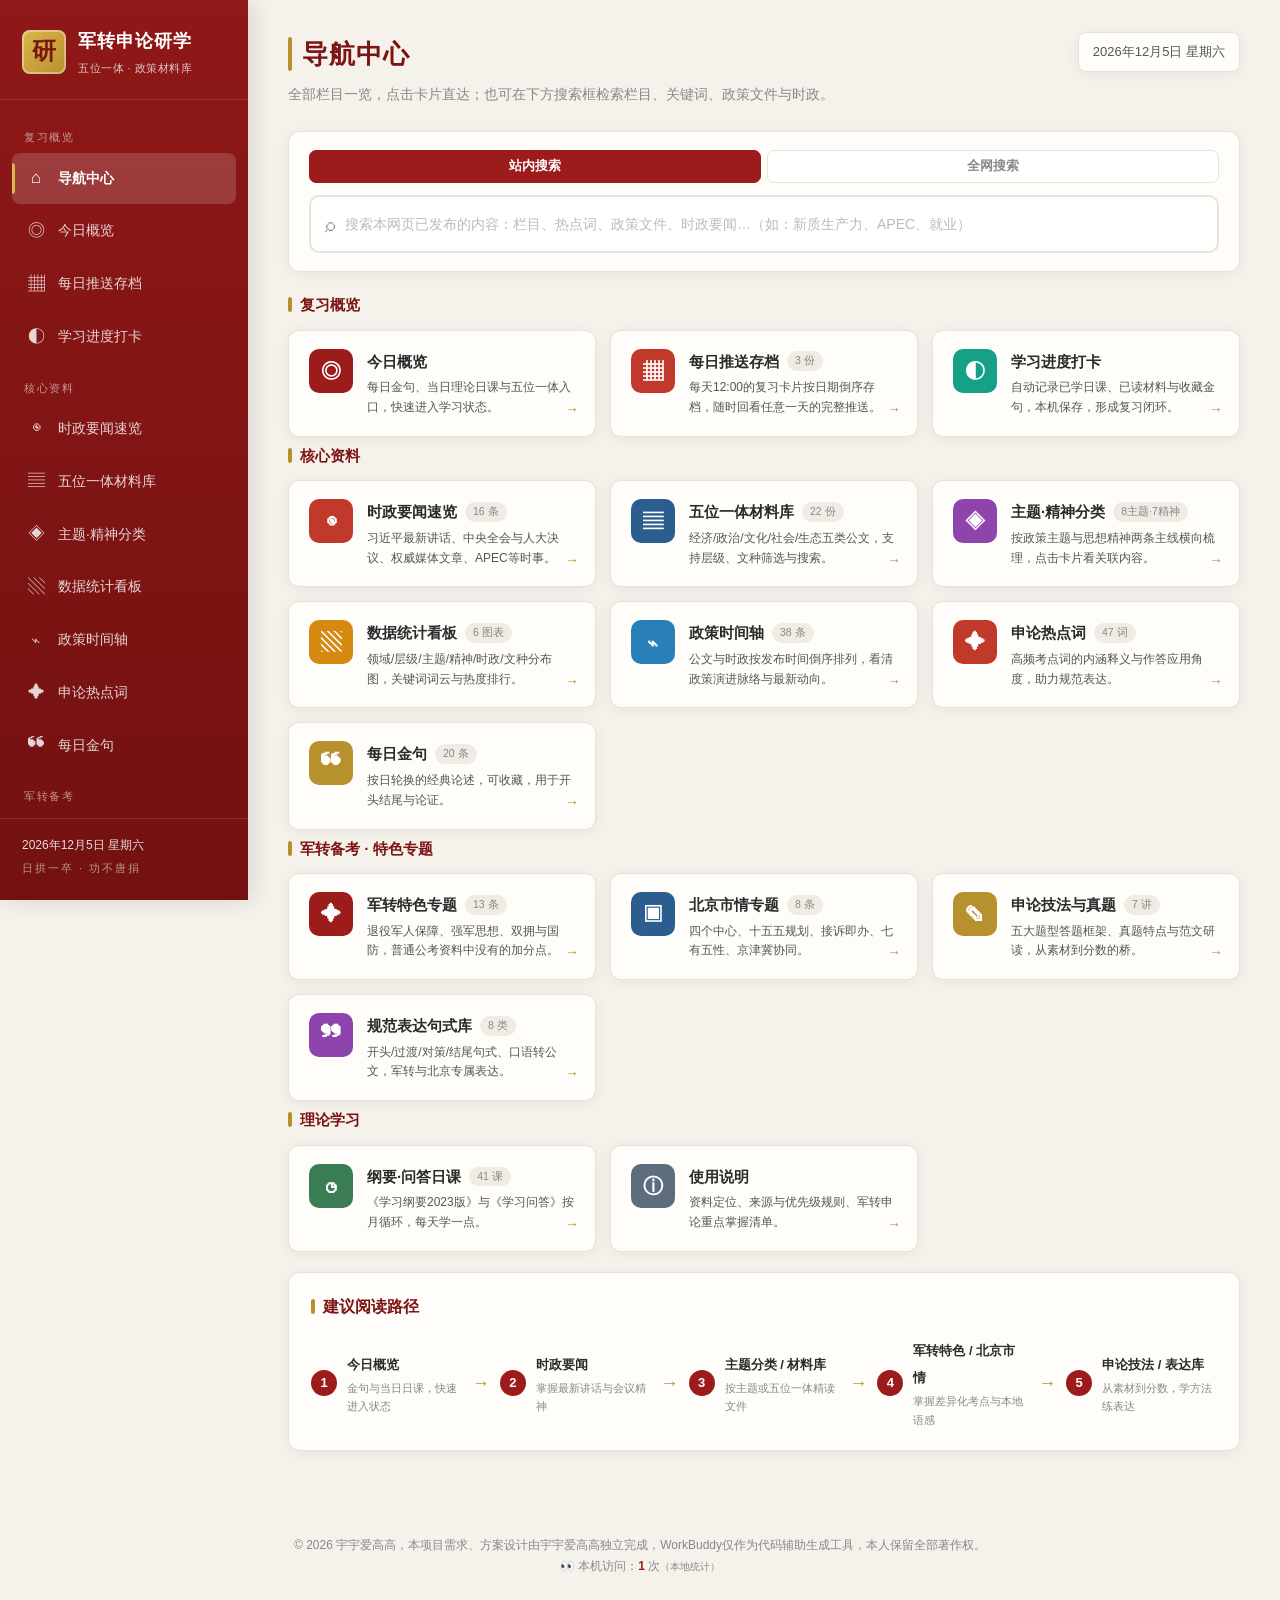
==== commit 1bedd9fb: "新增站内/全网搜索分区 2026-11-20" ====
--- a/index.html
+++ b/index.html
@@ -120,11 +120,16 @@
 
       <!-- 全站搜索 -->
       <div class="panel nav-search-panel">
+        <div class="ns-mode" id="nsMode">
+          <button class="active" data-mode="site">站内搜索</button>
+          <button data-mode="web">全网搜索</button>
+        </div>
         <div class="nav-search-box">
           <span class="ns-ico">⌕</span>
-          <input type="text" id="globalSearch" placeholder="搜索栏目、热点词、政策文件、时政要闻…（如：新质生产力、APEC、就业）" autocomplete="off">
+          <input type="text" id="globalSearch" placeholder="搜索本网页已发布的内容：栏目、热点词、政策文件、时政要闻…（如：新质生产力、APEC、就业）" autocomplete="off">
           <button class="ns-clear" id="nsClear" title="清空">✕</button>
         </div>
+        <div class="ns-web-tip" id="nsWebTip">全网搜索：输入关键词后按 <b>回车</b>，将在新标签页打开搜索引擎查询全网最新资讯。</div>
         <div class="nav-search-results" id="globalSearchResults"></div>
       </div>
 
--- a/style.css
+++ b/style.css
@@ -427,6 +427,12 @@
 .nav-search-box input::placeholder{color:#bbb}
 .ns-clear{border:none;background:#f0ece3;color:var(--ink-3);width:24px;height:24px;border-radius:50%;cursor:pointer;font-size:12px;display:none}
 .ns-clear.show{display:block}
+.ns-mode{display:flex;gap:6px;margin-bottom:12px}
+.ns-mode button{flex:1;padding:7px 0;font-size:12.5px;border:1px solid var(--line);background:#fff;color:var(--ink-3);border-radius:7px;cursor:pointer;transition:.16s;font-weight:600}
+.ns-mode button.active{background:var(--red);border-color:var(--red);color:#fff}
+.ns-mode button:hover:not(.active){border-color:var(--red);color:var(--red)}
+.ns-web-tip{font-size:11.5px;color:var(--ink-3);margin-top:8px;display:none;line-height:1.6}
+.ns-web-tip.show{display:block}
 .nav-search-results{margin-top:12px;display:none;max-height:340px;overflow-y:auto}
 .nav-search-results.show{display:block}
 .nsr-item{display:flex;align-items:center;gap:10px;padding:9px 12px;border:1px solid var(--line);border-radius:8px;background:#fff;margin-bottom:7px;cursor:pointer;transition:.16s}
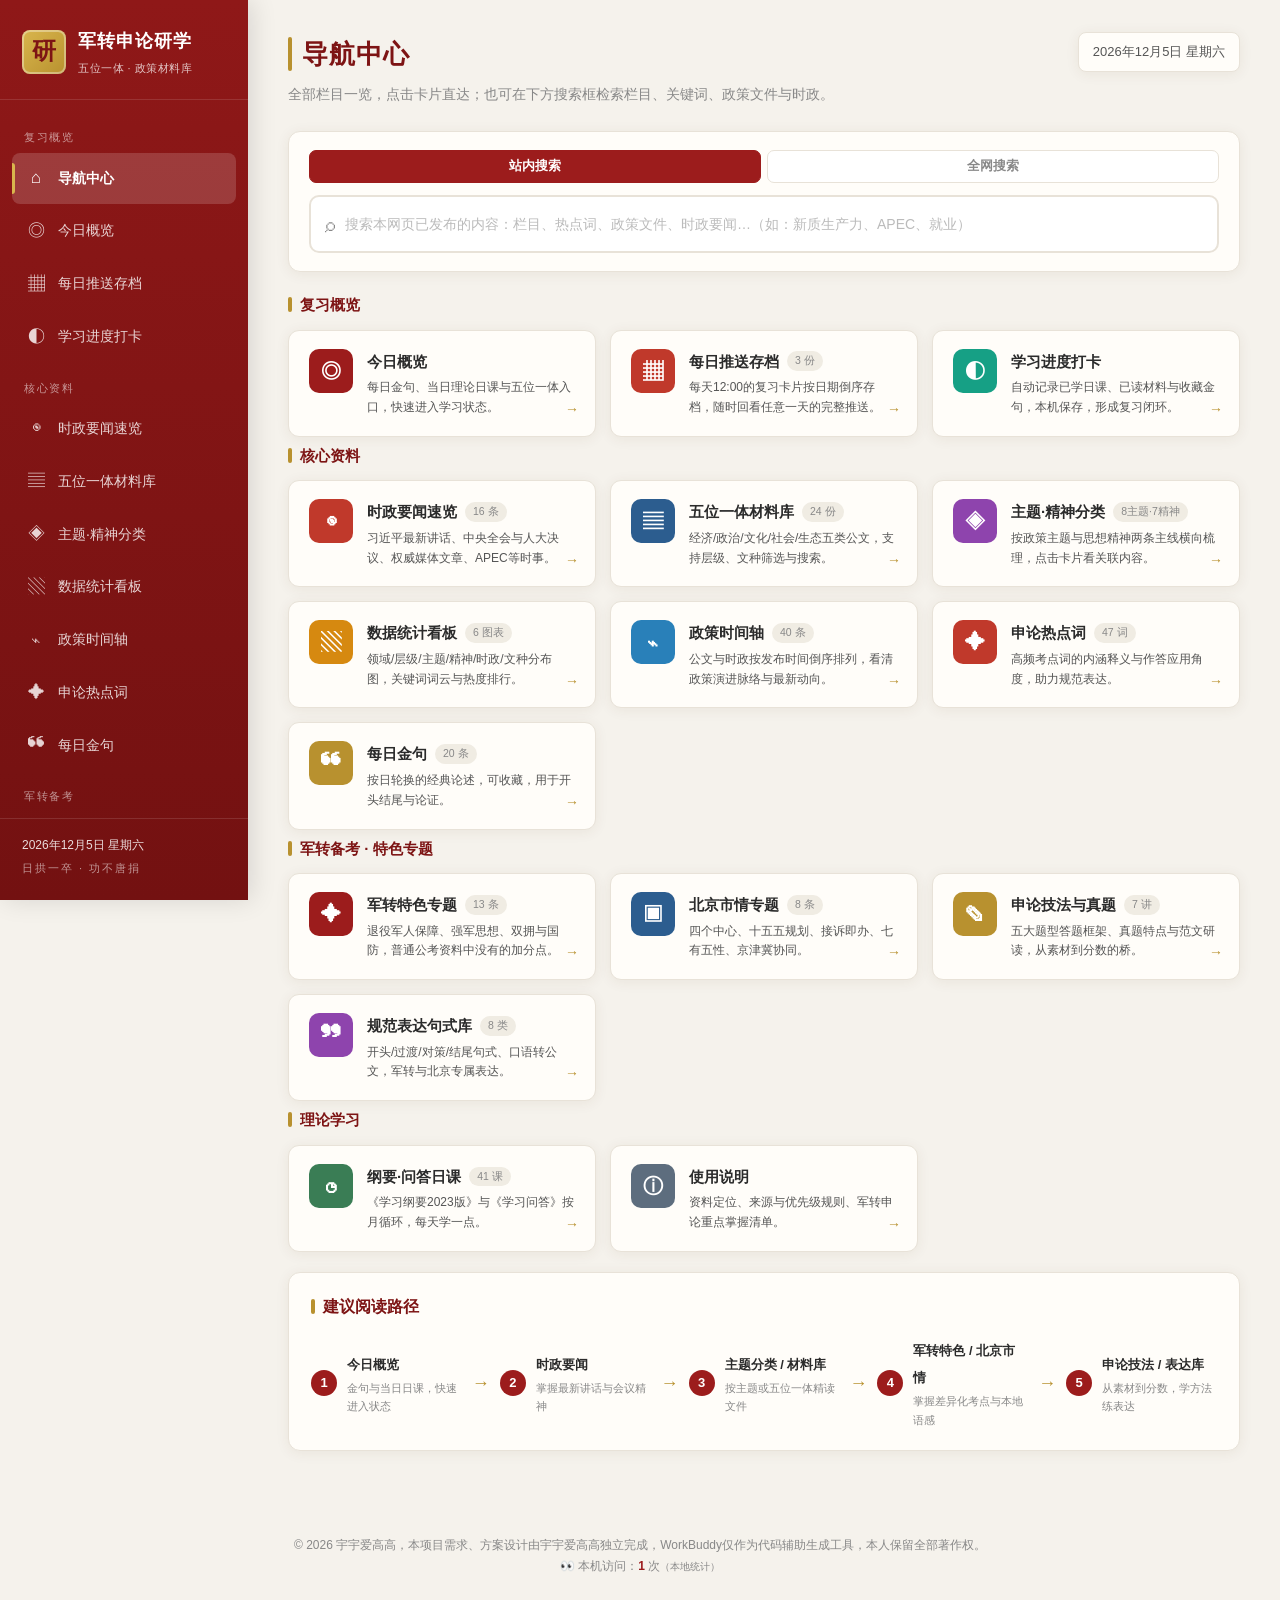
==== commit ce728581: "每日自动同步 2026-11-20 13:53" ====
--- a/index.html
+++ b/index.html
@@ -253,7 +253,7 @@
       <div class="page-head">
         <div>
           <h2 class="page-title">每日推送存档</h2>
-          <p class="page-sub">每天中午 12:00 自动生成的复习卡片，按日期倒序存档。点击即可查看当天完整推送（金句、日课、时政、全量公文、热点词）。</p>
+          <p class="page-sub">每天中午 12:00 自动生成的复习卡片，按日期倒序存档，每天都是一张"新报纸"：只推送当日新增政策，加上金句、日课、时政、热点词。往期全部公文请通过「站内搜索」或「五位一体材料库」查阅。</p>
         </div>
       </div>
 
--- a/style.css
+++ b/style.css
@@ -165,7 +165,10 @@
 .pa-desc{font-size:12.5px;color:var(--ink-3);margin-top:6px}
 .pa-new,.pa-today{font-size:10.5px;font-weight:700;color:#fff;background:var(--gold);border-radius:4px;padding:2px 7px;letter-spacing:.5px}
 .pa-today{background:var(--red)}
-.pa-open{flex:0 0 auto;font-size:13px;font-weight:700;color:var(--red-deep);white-space:nowrap}
+.pa-open{flex:0 0 auto;font-size:13px;font-weight:700;color:var(--red-deep);white-space:nowrap;display:flex;flex-direction:column;align-items:flex-end;gap:7px}
+.push-card{cursor:pointer}
+.pa-pdf{display:inline-block;font-size:11.5px;font-weight:700;color:#2c5d8f;background:#eef4fa;border:1px solid #c9d6e4;border-radius:6px;padding:3px 10px;text-decoration:none;white-space:nowrap}
+.pa-pdf:hover{background:#dceaf8}
 @media(max-width:600px){
   .push-card{gap:12px;padding:14px}
   .pa-date{flex-basis:52px;padding-right:10px}
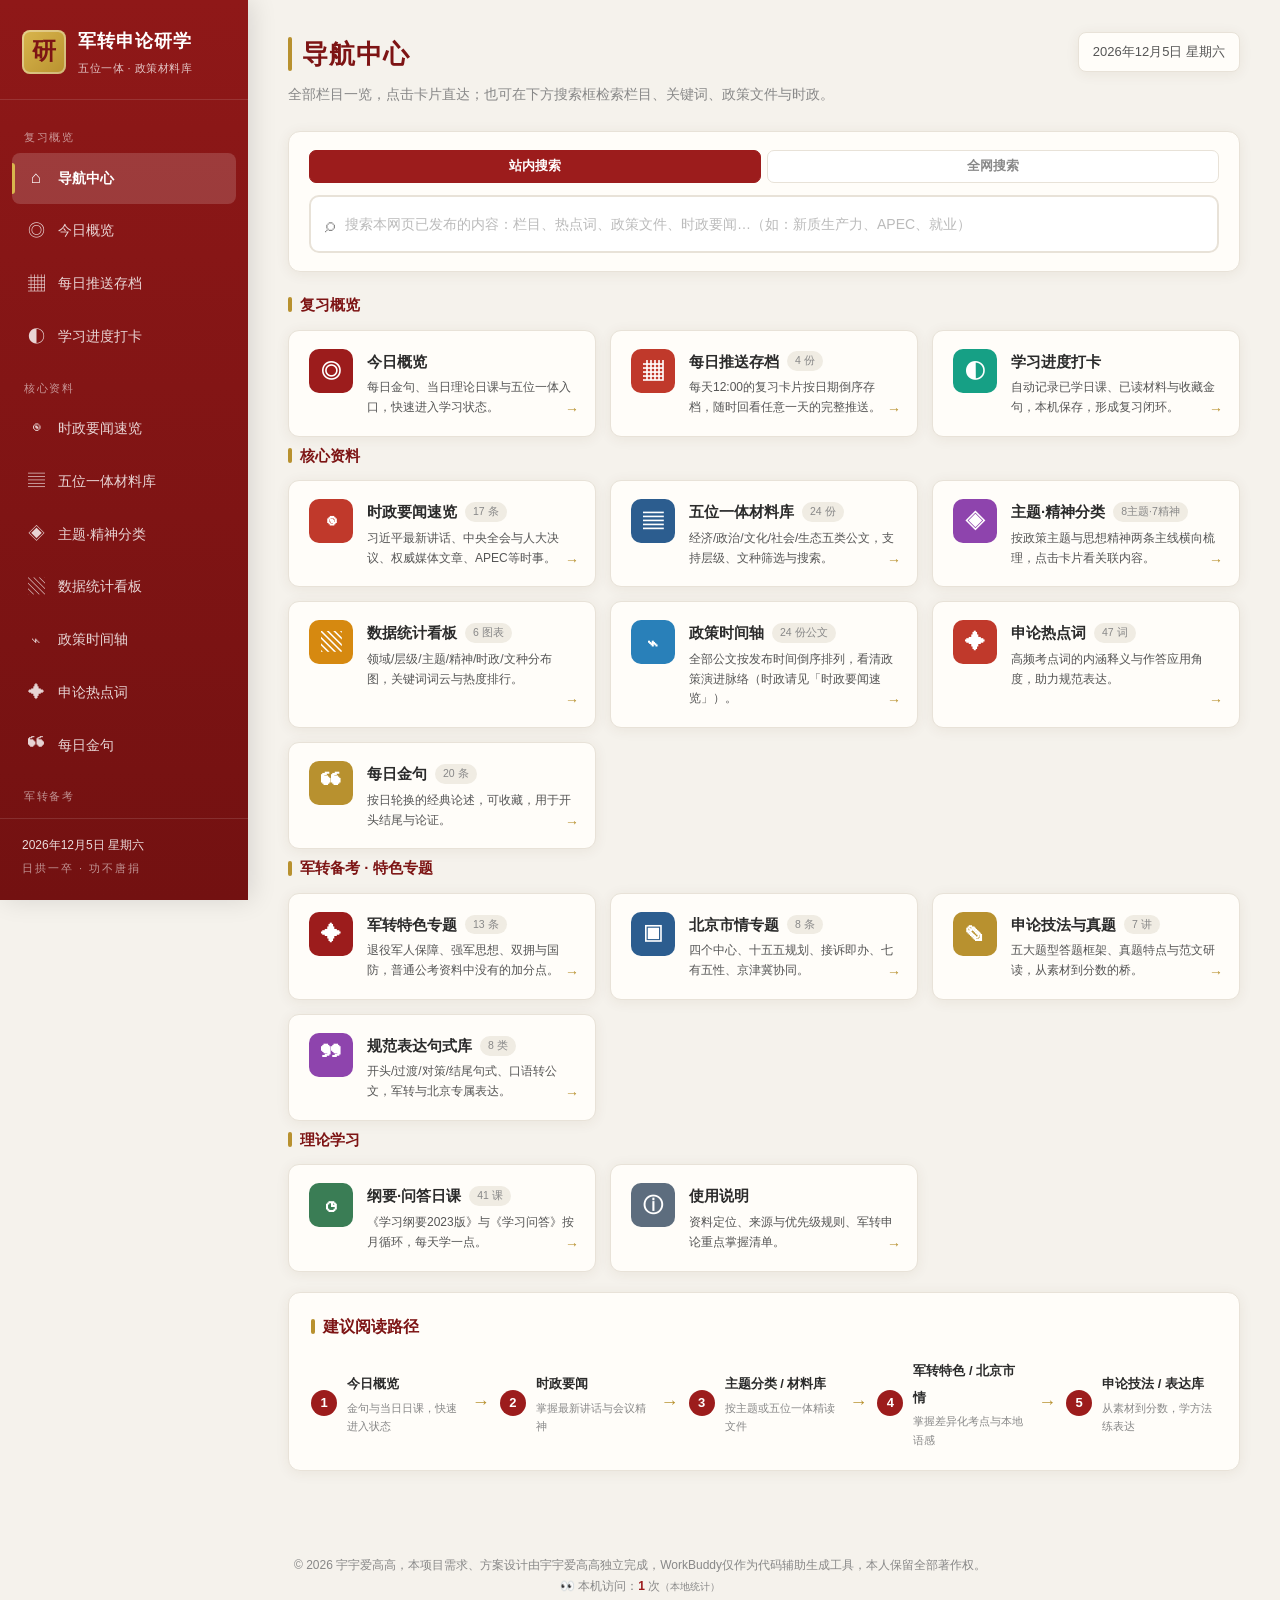
==== commit eb960704: "每日自动同步 2026-11-21 20:38" ====
--- a/index.html
+++ b/index.html
@@ -558,10 +558,10 @@
       <div class="page-head">
         <div>
           <h2 class="page-title">政策时间轴</h2>
-          <p class="page-sub">公文与时政按发布时间倒序排列，看清政策演进脉络与最新动向。</p>
-        </div>
-      </div>
-      <div class="panel"><div class="special-intro">时间轴将 <b>20份公文</b> 与 <b>16条时政</b> 合并按日期排列。越靠上越新，便于把握"最新精神"与政策延续性。</div></div>
+          <p class="page-sub">全部公文按发布时间倒序排列，看清政策演进脉络；时政内容请见「时政要闻速览」。</p>
+        </div>
+      </div>
+      <div class="panel"><div class="special-intro">时间轴收录材料库<b>全部公文</b>，按发布日期由近及远排列。越靠上越新，便于把握政策延续性与演进脉络。时政内容不在本栏目，请前往「时政要闻速览」查看。</div></div>
       <div class="panel mt" id="timelineList"></div>
     </section>
 
@@ -601,7 +601,7 @@
           <li><b>数据统计看板</b>：材料领域/层级/文种、主题/精神覆盖、时政占比的图表，以及关键词词云与热度排行。</li>
           <li><b>申论热点词</b>：高频词汇的内涵与应用角度（含扩充词库，热度权重见统计看板）。</li>
           <li><b>每日金句</b>：按日轮换并可收藏的重要论述。</li>
-          <li><b>政策时间轴</b>：公文与时政合并按日期倒序排列，看清政策演进与最新动向。</li>
+          <li><b>政策时间轴</b>：全部公文按日期倒序排列，看清政策演进脉络；时政内容归入「时政要闻速览」。</li>
           <li><b>学习进度打卡</b>：自动记录已学日课、已读材料与收藏金句，本机保存、形成闭环。</li>
           <li><b>军转特色专题</b>：退役军人保障法、安置条例、强军思想、双拥与国防——差异化加分点。</li>
           <li><b>北京市情专题</b>：四个中心、十五五规划、接诉即办、七有五性、京津冀协同——本地化语感。</li>
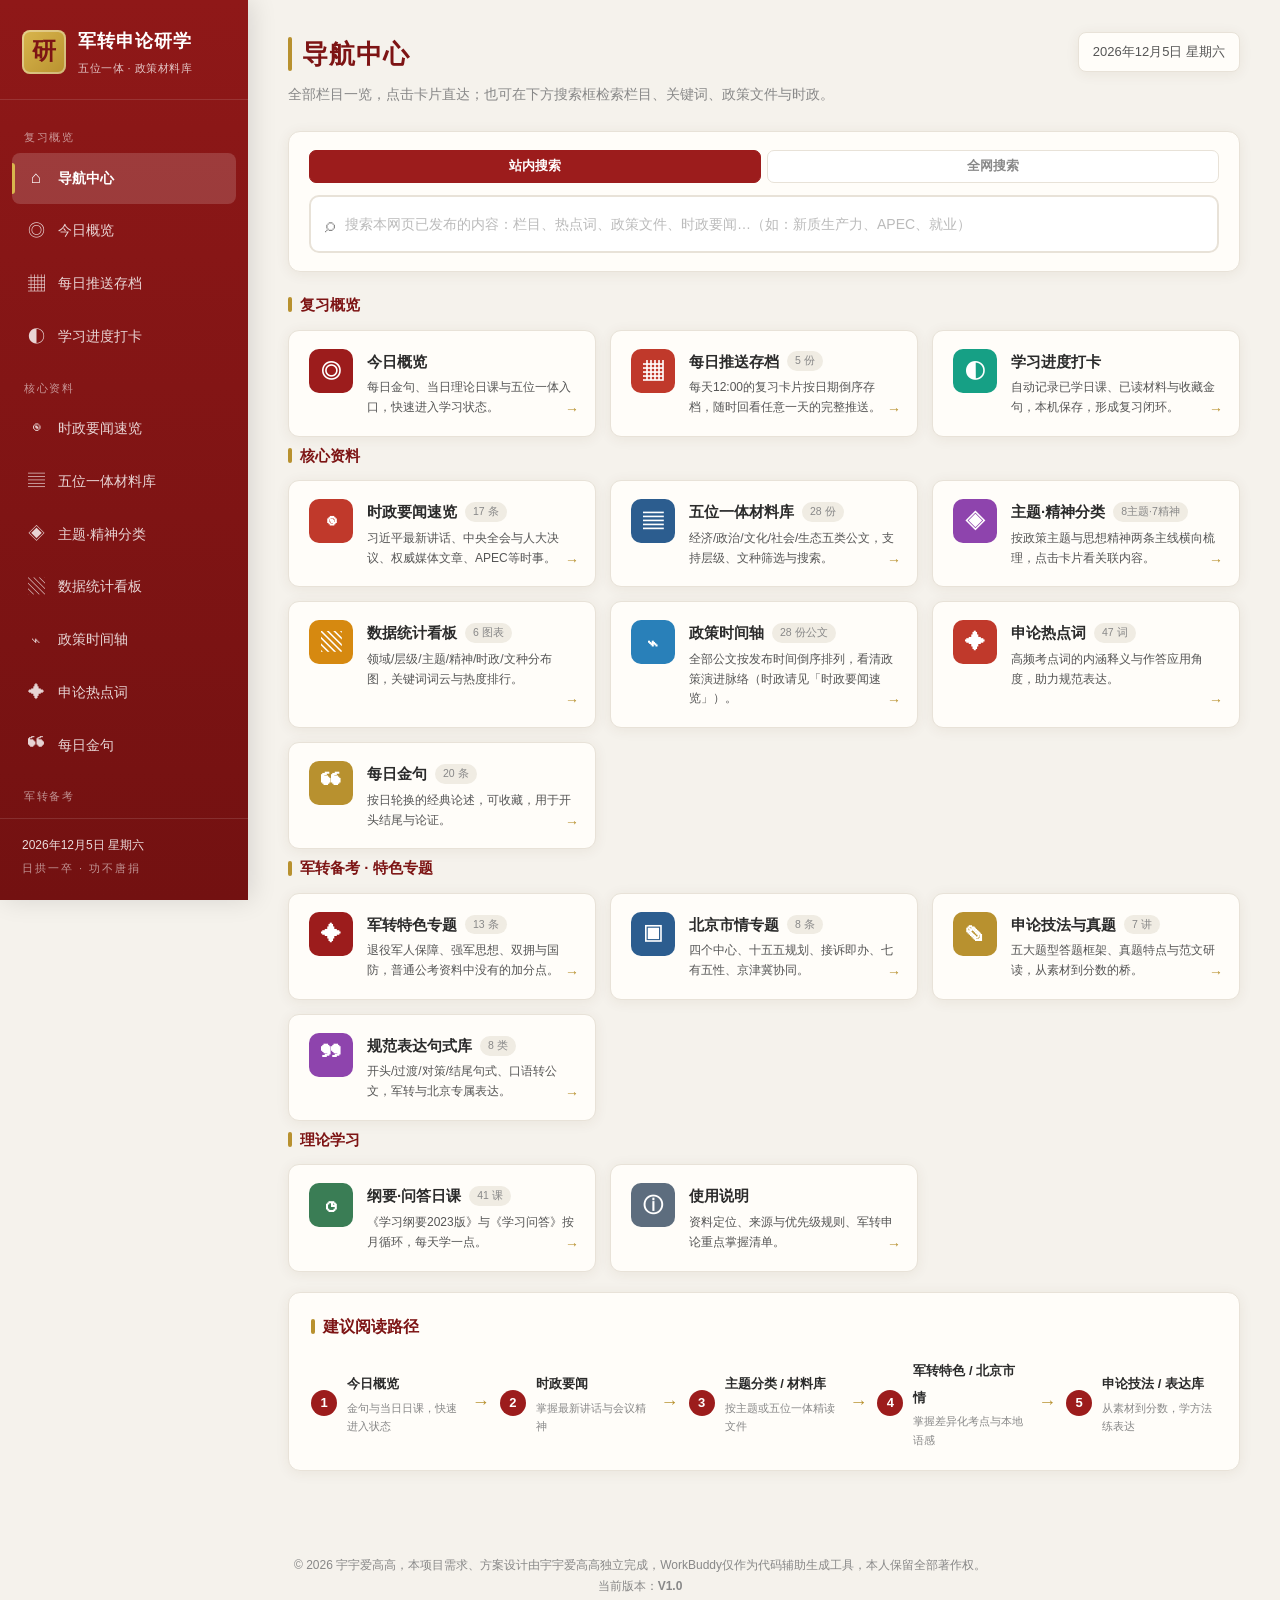
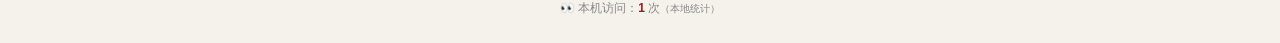
==== commit 5b529936: "每日自动同步 2026-11-22 13:22" ====
--- a/index.html
+++ b/index.html
@@ -639,7 +639,7 @@
 <!-- 返回顶部 -->
 <button class="back-top" id="backTop" title="返回顶部" aria-label="返回顶部">↑</button>
 
-<footer style="text-align:center;padding:24px 16px;font-size:12px;color:#888;line-height:1.8">© 2026 宇宇爱高高，本项目需求、方案设计由宇宇爱高高独立完成，WorkBuddy仅作为代码辅助生成工具，本人保留全部著作权。<br><span>👀 本机访问：<b id="hitCount" style="color:#9c1c1c">—</b> 次<span style="font-size:10px">（本地统计）</span></span></footer>
+<footer style="text-align:center;padding:24px 16px;font-size:12px;color:#888;line-height:1.8">© 2026 宇宇爱高高，本项目需求、方案设计由宇宇爱高高独立完成，WorkBuddy仅作为代码辅助生成工具，本人保留全部著作权。<br>当前版本：<b id="versionLabel">V1.0</b><br><span>👀 本机访问：<b id="hitCount" style="color:#9c1c1c">—</b> 次<span style="font-size:10px">（本地统计）</span></span></footer>
 
 <script src="data.js"></script>
 <script src="push_archive.js"></script>
